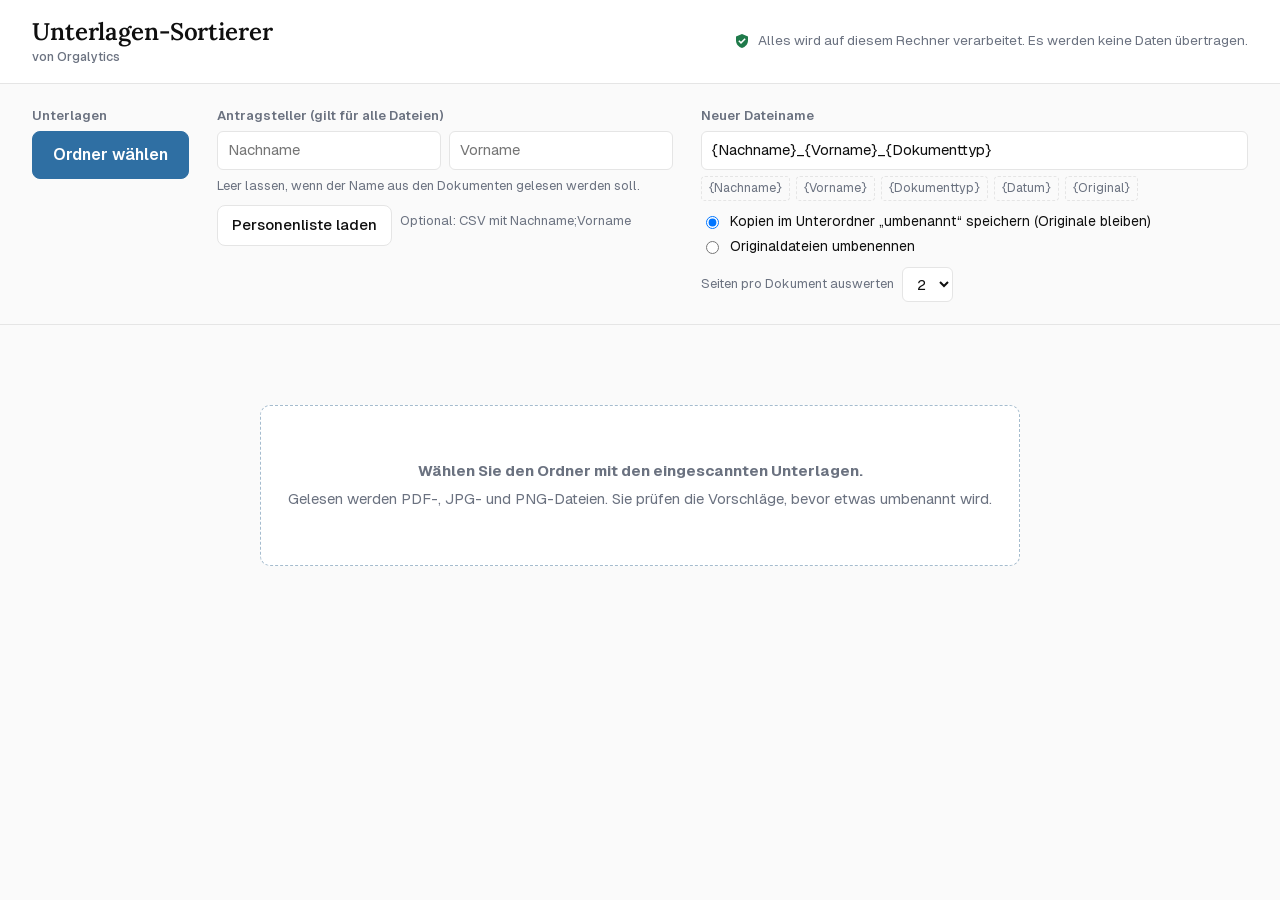
==== Unterlagen-Sortierer/app/index.html @ 2196873c "Unterlagen-Sortierer 1.0.0: Programm, Tests, Build-Werkzeuge, CLAUDE.md" ====
<!DOCTYPE html>
<html lang="de">
<head>
<meta charset="utf-8">
<meta name="viewport" content="width=device-width, initial-scale=1">
<title>Unterlagen-Sortierer</title>
<link rel="stylesheet" href="lib/fonts.css">
<style>
:root {
  /* Markenwerte – werden aus marke.js überschrieben */
  --brand: #2f6fa3;
  --brand-ink: #0f0f0f;
  --brand-muted: #6b7280;
  --brand-line: #e5e5e5;
  --font-text: "Geist", "Segoe UI Variable Text", "Segoe UI", system-ui, sans-serif;
  --font-title: "Lora", Georgia, "Times New Roman", serif;

  --paper: #fafafa;
  --sheet: #ffffff;
  --ink: var(--brand-ink);
  --muted: var(--brand-muted);
  --line: var(--brand-line);
  --accent: var(--brand);
  --accent-ink: #ffffff;
  --accent-soft: color-mix(in srgb, var(--brand) 9%, white);
  --ok: #1f7a4a;
  --ok-bg: #e6f4ec;
  --check: #8a5300;
  --check-bg: #fdf1dc;
  --miss: #b42318;
  --miss-bg: #fdecea;
  --focus: var(--brand);
  color-scheme: light;
}
@media (prefers-color-scheme: dark) {
  :root {
    --paper: var(--brand-ink);
    --sheet: #191919;
    --ink: #f2f2f2;
    --muted: #a3a9b2;
    --line: #2c2c2c;
    --accent: color-mix(in srgb, var(--brand) 62%, white);
    --accent-ink: #0f0f0f;
    --accent-soft: color-mix(in srgb, var(--brand) 22%, #191919);
    --ok: #6ccb95;
    --ok-bg: #16301f;
    --check: #e6b25a;
    --check-bg: #36290f;
    --miss: #f19389;
    --miss-bg: #3a1a18;
    --focus: color-mix(in srgb, var(--brand) 62%, white);
    color-scheme: dark;
  }
}
* { box-sizing: border-box; }
html, body { margin: 0; }
body {
  background: var(--paper);
  color: var(--ink);
  font: 15px/1.5 var(--font-text);
  font-variant-numeric: tabular-nums;
}
button, input, select { font: inherit; color: inherit; }
:focus-visible { outline: 3px solid var(--focus); outline-offset: 2px; }

/* Kopf */
.top {
  display: flex; align-items: center; gap: 14px 24px; flex-wrap: wrap;
  padding: 18px 32px;
  border-bottom: 1px solid var(--line);
  background: var(--sheet);
}
.brand { display: flex; align-items: center; gap: 12px; min-width: 0; }
.brand .logo { display: flex; height: 34px; }
.brand .logo svg, .brand .logo img { height: 100%; width: auto; }
.brand .logo:empty { display: none; }
.brand h1 { margin: 0; font: 600 24px/1.15 var(--font-title); letter-spacing: -0.005em; }
.brand .by { display: block; font: 500 12.5px/1.3 var(--font-text); color: var(--muted); margin-top: 3px; }
.top .safe { margin-left: auto; color: var(--muted); font-size: 13.5px; display: flex; align-items: center; gap: 8px; }
.top .safe svg { flex: none; color: var(--ok); }
.brandnote { text-align: center; color: var(--muted); font-size: 12.5px; margin: 28px 0 0; }

/* Einstellungen */
.setup {
  background: var(--paper);
  display: grid; gap: 18px 28px;
  grid-template-columns: auto minmax(240px, 1fr) minmax(260px, 1.2fr);
  padding: 22px 32px;
  border-bottom: 1px solid var(--line);
}
.setup > div { min-width: 0; }
.label { display: block; font-size: 13px; font-weight: 600; color: var(--muted); margin-bottom: 6px; }
.btn {
  border: 1px solid var(--line); background: var(--sheet); border-radius: 8px; font-weight: 500;
  padding: 8px 14px; cursor: pointer; white-space: nowrap;
}
.btn:hover { border-color: var(--accent); }
.btn.primary { background: var(--accent); color: var(--accent-ink); border-color: var(--accent); font-weight: 600; }
.btn.primary:hover { filter: brightness(1.08); }
.btn:disabled { opacity: .5; cursor: not-allowed; filter: none; }
.btn.big { padding: 11px 20px; font-size: 16px; }
.field { display: flex; gap: 8px; flex-wrap: wrap; }
.field input[type=text], .field select {
  border: 1px solid var(--line); background: var(--sheet); border-radius: 6px; padding: 7px 10px; min-width: 0;
}
.field input[type=text] { flex: 1 1 120px; }
.hint { font-size: 13px; color: var(--muted); margin: 6px 0 0; }
.chips { display: flex; gap: 6px; flex-wrap: wrap; margin-top: 6px; }
.chip { font-size: 12.5px; border: 1px dashed var(--line); background: transparent; border-radius: 4px; padding: 2px 7px; cursor: pointer; color: var(--muted); }
.chip:hover { color: var(--ink); border-color: var(--accent); }
.radio { display: flex; flex-direction: column; gap: 4px; margin-top: 10px; font-size: 14px; }
.radio label { display: flex; gap: 8px; align-items: center; cursor: pointer; }
.folder { margin-top: 8px; font-size: 14px; word-break: break-all; }
.folder strong { font-weight: 600; }

/* Status */
.status { padding: 14px 32px 0; min-height: 46px; }
.bar { height: 4px; background: var(--line); border-radius: 2px; overflow: hidden; margin-top: 8px; max-width: 520px; }
.bar > i { display: block; height: 100%; width: 0; background: var(--accent); transition: width .3s; }
.msg { font-size: 14px; }
.msg.error { color: var(--miss); font-weight: 600; }

/* Liste */
.list { padding: 10px 32px 120px; }
.empty {
  background: var(--sheet);
  border: 1.5px dashed color-mix(in srgb, var(--brand) 35%, var(--line)); border-radius: 10px; padding: 48px 24px; text-align: center; color: var(--muted);
  max-width: 760px; margin: 24px auto;
}
.empty p { margin: 6px 0; }
.tablewrap { overflow-x: auto; background: var(--sheet); border: 1px solid var(--line); border-radius: 10px; }
table { border-collapse: collapse; width: 100%; min-width: 980px; }
th { text-align: left; font-size: 12.5px; font-weight: 600; color: var(--muted); padding: 10px 10px; border-bottom: 1px solid var(--line); white-space: nowrap; background: var(--paper); }
td { padding: 10px 10px; border-bottom: 1px solid var(--line); vertical-align: top; }
tr:last-child td { border-bottom: 0; }
tr.skip td { opacity: .45; }
td.sel { width: 36px; padding-top: 16px; }
td.thumb { width: 64px; }
.thumbbox {
  width: 52px; height: 68px; border: 1px solid var(--line); border-radius: 3px; background: var(--paper);
  display: grid; place-items: center; overflow: hidden; cursor: pointer; padding: 0;
}
.thumbbox img { width: 100%; height: 100%; object-fit: cover; object-position: top; }
.orig { font-size: 13.5px; word-break: break-all; max-width: 220px; }
.orig small { display: block; color: var(--muted); margin-top: 2px; }

/* Registerreiter für Dokumenttypen */
.tab {
  --h: 210;
  position: relative; display: inline-flex; align-items: center;
  background: hsl(var(--h) 45% 94%); color: hsl(var(--h) 45% 24%);
  border-left: 4px solid hsl(var(--h) 45% 46%);
  border-radius: 0 6px 6px 0; padding: 0 4px 0 0; max-width: 220px;
}
@media (prefers-color-scheme: dark) {
  .tab { background: hsl(var(--h) 25% 18%); color: hsl(var(--h) 55% 85%); border-left-color: hsl(var(--h) 45% 60%); }
}
.tab select {
  appearance: none; -webkit-appearance: none; border: 0; background: transparent; font-weight: 600; font-size: 14px;
  padding: 5px 22px 5px 9px; cursor: pointer; max-width: 100%;
  background-image: linear-gradient(45deg, transparent 50%, currentColor 50%), linear-gradient(135deg, currentColor 50%, transparent 50%);
  background-position: right 10px top 50%, right 6px top 50%; background-size: 4px 4px; background-repeat: no-repeat;
}
.tab select option { color: var(--ink); background: var(--sheet); }
.why { font-size: 12.5px; color: var(--muted); margin-top: 5px; max-width: 220px; }

td input.name {
  width: 100%; min-width: 110px; border: 1px solid var(--line); background: var(--sheet); border-radius: 5px; padding: 5px 8px;
}
td input.name:invalid, td input.name.missing { border-color: var(--miss); background: var(--miss-bg); }
.src { font-size: 12.5px; color: var(--muted); margin-top: 5px; }
.newname { font-size: 13.5px; font-weight: 600; word-break: break-all; max-width: 300px; }
.newname.dim { font-weight: 400; color: var(--muted); }
.state { display: inline-block; font-size: 12.5px; font-weight: 600; border-radius: 4px; padding: 2px 8px; white-space: nowrap; }
.state.ok { color: var(--ok); background: var(--ok-bg); }
.state.check { color: var(--check); background: var(--check-bg); }
.state.miss { color: var(--miss); background: var(--miss-bg); }
.state.wait { color: var(--muted); background: var(--paper); }
details { margin-top: 6px; }
details summary { font-size: 12.5px; color: var(--accent); cursor: pointer; font-weight: 500; }
details pre {
  white-space: pre-wrap; font: 12.5px/1.4 Consolas, "Cascadia Mono", monospace; max-height: 220px; overflow: auto;
  background: var(--paper); border: 1px solid var(--line); border-radius: 5px; padding: 8px; margin: 6px 0 0; max-width: 520px;
}

/* Aktionsleiste */
.actions {
  position: fixed; left: 0; right: 0; bottom: 0;
  display: flex; align-items: center; gap: 18px; flex-wrap: wrap;
  padding: 14px 32px; background: var(--sheet); border-top: 1px solid var(--line);
}
.actions .summary { font-size: 14px; flex: 1 1 260px; }
.actions .summary b { font-weight: 650; }
.hidden { display: none !important; }

@media (max-width: 900px) {
  .setup { grid-template-columns: 1fr; padding: 18px; }
  .top, .status, .list, .actions { padding-left: 18px; padding-right: 18px; }
}
@media (prefers-reduced-motion: reduce) { .bar > i { transition: none; } }
</style>
</head>
<body>

<header class="top">
  <div class="brand">
    <span class="logo" id="logo"></span>
    <div><h1 id="produkt">Unterlagen-Sortierer</h1><span class="by" id="firma">von Orgalytics</span></div>
  </div>
  <span class="safe">
    <svg width="16" height="16" viewBox="0 0 16 16" aria-hidden="true"><path fill="currentColor" d="M8 1 2 3.5v4C2 11 4.6 14 8 15c3.4-1 6-4 6-7.5v-4L8 1Zm-1 10L4.3 8.3l1.1-1.1L7 8.8l3.6-3.6 1.1 1.1L7 11Z"/></svg>
    Alles wird auf diesem Rechner verarbeitet. Es werden keine Daten übertragen.
  </span>
</header>

<section class="setup" aria-label="Einstellungen">
  <div>
    <span class="label">Unterlagen</span>
    <button class="btn primary big" id="pick">Ordner wählen</button>
    <input type="file" id="filepick" multiple accept=".pdf,.jpg,.jpeg,.png,application/pdf,image/jpeg,image/png" class="hidden">
    <div class="folder" id="folder"></div>
  </div>

  <div>
    <span class="label">Antragsteller (gilt für alle Dateien)</span>
    <div class="field">
      <input type="text" id="vNach" placeholder="Nachname" autocomplete="off" aria-label="Nachname des Antragstellers">
      <input type="text" id="vVor" placeholder="Vorname" autocomplete="off" aria-label="Vorname des Antragstellers">
    </div>
    <p class="hint">Leer lassen, wenn der Name aus den Dokumenten gelesen werden soll.</p>
    <div class="field" style="margin-top:10px">
      <button class="btn" id="plist">Personenliste laden</button>
      <input type="file" id="plistfile" accept=".csv,.txt,text/csv,text/plain" class="hidden">
      <span class="hint" id="plistinfo" style="margin:6px 0 0">Optional: CSV mit Nachname;Vorname</span>
    </div>
  </div>

  <div>
    <span class="label">Neuer Dateiname</span>
    <div class="field"><input type="text" id="muster" aria-label="Muster für den Dateinamen" spellcheck="false"></div>
    <div class="chips" id="chips"></div>
    <div class="radio" id="ablage" role="radiogroup" aria-label="Ablage">
      <label><input type="radio" name="ablage" value="kopie"> Kopien im Unterordner „umbenannt“ speichern (Originale bleiben)</label>
      <label><input type="radio" name="ablage" value="umbenennen"> Originaldateien umbenennen</label>
    </div>
    <div class="field" style="margin-top:10px; align-items:center">
      <label class="hint" for="seiten" style="margin:0">Seiten pro Dokument auswerten</label>
      <select id="seiten"><option>1</option><option>2</option><option>3</option><option>5</option></select>
    </div>
  </div>
</section>

<div class="status" id="status" aria-live="polite"></div>

<main class="list" id="list">
  <div class="empty" id="empty">
    <p><strong>Wählen Sie den Ordner mit den eingescannten Unterlagen.</strong></p>
    <p>Gelesen werden PDF-, JPG- und PNG-Dateien. Sie prüfen die Vorschläge, bevor etwas umbenannt wird.</p>
  </div>
  <div class="tablewrap hidden" id="tablewrap">
    <table>
      <thead><tr>
        <th><input type="checkbox" id="all" checked aria-label="Alle auswählen"></th>
        <th></th><th>Datei</th><th>Dokumenttyp</th><th>Nachname</th><th>Vorname</th><th>Neuer Name</th><th>Status</th>
      </tr></thead>
      <tbody id="rows"></tbody>
    </table>
  </div>
  <p class="brandnote hidden" id="brandnote"></p>
</main>

<footer class="actions hidden" id="actions">
  <div class="summary" id="summary"></div>
  <button class="btn primary big" id="apply" disabled>Umbenennen</button>
</footer>

<script src="../marke.js"></script>
<script src="../regeln.js"></script>
<script src="lib/pdf.min.js"></script>
<script src="lib/tesseract.min.js"></script>
<script src="lib/tess-worker.js"></script>
<script src="lib/deu.js"></script>
<script>
"use strict";
const $ = (s) => document.querySelector(s);
const R = window.REGELN || null;
const FS = typeof window.showDirectoryPicker === "function";
const TYPES = R ? R.dokumenttypen.map((t) => t.name) : [];
const UNKNOWN = (R && R.unbekannt) || "Sonstiges";
const PLACEHOLDERS = ["{Nachname}", "{Vorname}", "{Dokumenttyp}", "{Datum}", "{Original}"];

const state = { dir: null, items: [], persons: [], busy: false, running: 0 };

/* ---------- Einstellungen (nur Programm-Einstellungen, keine Personendaten) ---------- */
const store = {
  get(k, d) { try { const v = localStorage.getItem("us." + k); return v === null ? d : v; } catch { return d; } },
  set(k, v) { try { localStorage.setItem("us." + k, v); } catch {} },
};
function setting(name) {
  if (name === "muster") return $("#muster").value.trim() || (R && R.dateiname) || "{Nachname}_{Vorname}_{Dokumenttyp}";
  if (name === "ablage") return (document.querySelector("input[name=ablage]:checked") || {}).value || "kopie";
  if (name === "seiten") return parseInt($("#seiten").value, 10) || 2;
}

/* ---------- Hilfsfunktionen ---------- */
function norm(s) {
  return (" " + String(s || "").toLowerCase()
    .replace(/ä/g, "ae").replace(/ö/g, "oe").replace(/ü/g, "ue").replace(/ß/g, "ss")
    .replace(/-\s*\n\s*/g, "")
    .replace(/[^a-z0-9]+/g, " ") + " ").replace(/\s+/g, " ");
}
function titleCase(w) {
  if (!w) return w;
  if (w === w.toUpperCase()) w = w.toLowerCase();
  return w.replace(/(^|[-\s])([a-zäöü])/g, (m, a, b) => a + b.toUpperCase());
}
// Farbtöne für die Registerreiter – bewusst ohne Rot und Gelb, damit nichts wie eine Warnung aussieht
const HUES = [205, 222, 240, 258, 275, 292, 308, 182, 168, 150, 132, 195];
function hue(name) {
  let h = 0; for (const c of name) h = (h * 31 + c.charCodeAt(0)) >>> 0;
  return HUES[h % HUES.length];
}
function b64ToBytes(b64) {
  const bin = atob(b64); const out = new Uint8Array(bin.length);
  for (let i = 0; i < bin.length; i++) out[i] = bin.charCodeAt(i);
  return out;
}
function bytesToURL(bytes, type) { return URL.createObjectURL(new Blob([bytes], { type })); }
function loadScript(src) {
  return new Promise((res, rej) => { const s = document.createElement("script"); s.src = src; s.onload = res; s.onerror = () => rej(new Error("Datei fehlt: " + src)); document.head.appendChild(s); });
}
function setStatus(text, progress, isError) {
  const el = $("#status"); el.innerHTML = "";
  const m = document.createElement("div"); m.className = "msg" + (isError ? " error" : ""); m.textContent = text; el.appendChild(m);
  if (typeof progress === "number") {
    const b = document.createElement("div"); b.className = "bar"; const i = document.createElement("i"); i.style.width = Math.round(progress * 100) + "%"; b.appendChild(i); el.appendChild(b);
  }
}

/* ---------- PDF ---------- */
let pdfReady = null;
function pdfLib() {
  if (!pdfReady) pdfReady = (async () => {
    // Worker im Hauptprogramm ausführen: funktioniert auch beim Öffnen direkt von der Festplatte
    await loadScript("lib/pdf.worker.min.js");
    return window.pdfjsLib;
  })();
  return pdfReady;
}

/* ---------- Texterkennung ---------- */
let ocrReady = null;
function ocr() {
  if (!ocrReady) ocrReady = withTimeout((async () => {
    const simd = WebAssembly.validate(new Uint8Array([0,97,115,109,1,0,0,0,1,5,1,96,0,1,123,3,2,1,0,10,10,1,8,0,65,0,253,15,253,98,11]));
    await loadScript(simd ? "lib/tess-core-simd.js" : "lib/tess-core.js");
    // Sprachdaten, Kern und Worker in einem Paket: Beim Öffnen von der Festplatte darf der Worker nichts nachladen
    const offline = 'self.fetch = function (u) {' +
      ' if (String(u).indexOf("deu.traineddata") >= 0) { var b = atob(self.__DEU), a = new Uint8Array(b.length);' +
      ' for (var i = 0; i < b.length; i++) a[i] = b.charCodeAt(i); return Promise.resolve(new Response(a)); }' +
      ' return Promise.reject(new Error("offline")); };\n';
    const workerURL = URL.createObjectURL(new Blob([
      'self.__DEU="', window.TESS_DEU_B64, '";\n', offline,
      b64ToBytes(simd ? window.TESS_CORE_SIMD_B64 : window.TESS_CORE_B64), "\n;\n",
      b64ToBytes(window.TESS_WORKER_B64)
    ], { type: "application/javascript" }));
    const n = Math.max(1, Math.min(3, Math.floor((navigator.hardwareConcurrency || 2) / 2)));
    const scheduler = Tesseract.createScheduler();
    let failed = null;
    for (let i = 0; i < n; i++) {
      const w = await withTimeout(Tesseract.createWorker("deu", 1, {
        workerPath: workerURL, corePath: "eingebettet.js", workerBlobURL: false,
        langPath: "https://offline.invalid", cacheMethod: "none",
        errorHandler: (e) => { failed = e; console.error(e); },
      }), 120000);
      if (failed) throw failed;
      scheduler.addWorker(w);
    }
    return scheduler;
  })(), 180000).catch((e) => { ocrReady = null; throw new Error("Die Texterkennung konnte nicht gestartet werden. " + (e && e.message || "")); });
  return ocrReady;
}
function withTimeout(promise, ms) {
  return Promise.race([promise, new Promise((_, rej) => setTimeout(() => rej(new Error("Zeitüberschreitung")), ms))]);
}

/* ---------- Text aus einer Datei holen ---------- */
async function readText(item) {
  const file = item.file || await item.handle.getFile();
  item.size = file.size;
  const ext = item.name.split(".").pop().toLowerCase();
  let text = "", ocrUsed = false;
  if (ext === "pdf") {
    const pdfjs = await pdfLib();
    const doc = await pdfjs.getDocument({ data: new Uint8Array(await file.arrayBuffer()), isEvalSupported: false }).promise;
    item.pages = doc.numPages;
    const last = Math.min(doc.numPages, setting("seiten"));
    for (let p = 1; p <= last; p++) {
      const page = await doc.getPage(p);
      const tc = await page.getTextContent();
      const t = tc.items.map((i) => i.str + (i.hasEOL ? "\n" : " ")).join("");
      let canvas = null;
      if (p === 1 || t.replace(/\s/g, "").length < 40) {
        const base = page.getViewport({ scale: 1 });
        const scale = Math.max(1, Math.min(2.5, 2600 / Math.max(base.width, base.height)));
        const vp = page.getViewport({ scale });
        canvas = document.createElement("canvas"); canvas.width = Math.round(vp.width); canvas.height = Math.round(vp.height);
        const ctx = canvas.getContext("2d"); ctx.fillStyle = "#fff"; ctx.fillRect(0, 0, canvas.width, canvas.height);
        await page.render({ canvasContext: ctx, viewport: vp }).promise;
        if (p === 1) item.thumb = thumbnail(canvas);
      }
      if (t.replace(/\s/g, "").length >= 40) text += t + "\n";
      else { const r = await (await ocr()).addJob("recognize", canvas); text += r.data.text + "\n"; ocrUsed = true; }
      page.cleanup();
    }
    await doc.destroy();
  } else {
    const bmp = await createImageBitmap(file);
    const f = Math.min(1, 3000 / Math.max(bmp.width, bmp.height));
    const canvas = document.createElement("canvas"); canvas.width = Math.round(bmp.width * f); canvas.height = Math.round(bmp.height * f);
    canvas.getContext("2d").drawImage(bmp, 0, 0, canvas.width, canvas.height);
    item.thumb = thumbnail(canvas); item.pages = 1;
    const r = await (await ocr()).addJob("recognize", canvas); text = r.data.text; ocrUsed = true;
  }
  item.ocr = ocrUsed;
  return text;
}
function thumbnail(canvas) {
  const w = 104, h = Math.round(canvas.height * (w / canvas.width));
  const c = document.createElement("canvas"); c.width = w; c.height = h;
  c.getContext("2d").drawImage(canvas, 0, 0, w, h);
  return c.toDataURL("image/jpeg", 0.7);
}

/* ---------- Dokumenttyp bestimmen ---------- */
function classify(text) {
  const n = norm(text), head = norm(text.slice(0, 450));
  const scores = R.dokumenttypen.map((t) => {
    let s = 0; const hits = [];
    for (const [list, w] of [[t.stark || [], 3], [t.schwach || [], 1]]) {
      for (const kw of list) {
        const k = norm(kw); if (k.trim().length < 2) continue;
        if (n.includes(k)) { s += head.includes(k) ? w * 1.5 : w; hits.push(kw); }
      }
    }
    return { name: t.name, s, hits };
  }).sort((a, b) => b.s - a.s);
  const [a, b] = scores;
  if (!a || a.s === 0) return { type: UNKNOWN, sure: false, why: "Keine passenden Begriffe gefunden" };
  const sure = a.s >= 3 && a.s >= (b ? b.s : 0) * 1.5;
  return { type: a.name, sure, why: "Erkannt an: " + a.hits.slice(0, 3).join(", ") };
}

/* ---------- Name bestimmen ---------- */
const W = "[A-ZÄÖÜ][A-Za-zÄÖÜäöüß]+(?:-[A-ZÄÖÜ][A-Za-zÄÖÜäöüß]+)?";
const NOT_PERSON = /ansprechpartner|sachbearbeit|bearbeiter|zust[aä]ndig|gez\.|i\. ?a\.|telefon|durchwahl|e-mail|vermieter|geschäftsführ|vorstand|berater/i;
const STOPWORDS = new Set(["und", "oder", "mit", "der", "die", "das", "den", "dem", "des", "von", "zu", "im", "in", "am", "an", "geb", "geboren", "sehr", "geehrte", "geehrter", "nr", "straße", "strasse", "str"]);
function okWord(w) { return w && w.length > 1 && !STOPWORDS.has(w.toLowerCase()); }

function findName(text) {
  const vN = $("#vNach").value.trim(), vV = $("#vVor").value.trim();
  const n = norm(text);
  // 1) Personenliste
  if (state.persons.length) {
    let best = null;
    for (const p of state.persons) {
      const nn = norm(p.nachname), vn = norm(p.vorname);
      const pos = n.indexOf(nn);
      if (pos >= 0 && (!vn.trim() || n.includes(vn)) && (!best || pos < best.pos)) best = { p, pos };
    }
    if (best) return { nachname: best.p.nachname, vorname: best.p.vorname, src: "Personenliste", sure: true };
  }
  // 2) Vorgabe für alle Dateien
  if (vN) return { nachname: vN, vorname: vV, src: "Vorgabe", sure: true };
  // 3) Formularfelder
  let m = text.match(new RegExp("Name\\s*,\\s*Vorname[^\\S\\n]*:?[^\\S\\n]*(" + W + ")\\s*,\\s*(" + W + ")"));
  if (m && okWord(m[1]) && okWord(m[2])) return { nachname: titleCase(m[1]), vorname: titleCase(m[2]), src: "Formularfeld", sure: true };
  const fn = text.match(new RegExp("(?:Familienname|Nachname)(?:\\s*\\(.*?\\))?[^\\S\\n]*:?[^\\S\\n]*(" + W + ")"))
         || (/Vorname/.test(text) && text.match(new RegExp("(?:^|\\n)[^\\S\\n]*Name[^\\S\\n]*:[^\\S\\n]*(" + W + ")[^\\S\\n]*(?=\\n|$)")));
  const vn = text.match(new RegExp("Vorname(?:\\(n\\)|n)?[^\\S\\n]*:?[^\\S\\n]*(" + W + ")"));
  if (fn && okWord(fn[1])) return { nachname: titleCase(fn[1]), vorname: vn && okWord(vn[1]) ? titleCase(vn[1]) : "", src: "Formularfeld", sure: !!vn };
  // 4) Anschrift / Anrede: "Herrn" steht oft allein in einer Zeile, darunter der Name (auch mit Leerzeilen dazwischen)
  const SAL = "(?:Herrn|Herr|Frau)(?:\\s+und\\s+(?:Herrn|Herr|Frau))?";
  const t2 = text.replace(new RegExp("(^|\\n)[^\\S\\n]*(" + SAL + ")[^\\S\\n]*\\n\\s*", "g"), "$1$2 ");
  const re = new RegExp("(?:^|[^A-Za-zäöüß])" + SAL + "\\s+(?:Dr\\.\\s*)?(" + W + ")(?:\\s+und\\s+" + W + ")?\\s+(" + W + ")");
  const lines = t2.split("\n");
  for (let i = 0; i < lines.length; i++) {
    const line = lines[i];
    if (NOT_PERSON.test(line)) continue;
    const next = lines.slice(i + 1).find((l) => l.trim()) || "";
    if (NOT_PERSON.test(next) && next.trim().length < 40) continue;   // z. B. "- Vermieter -" unter der Zeile
    const a = re.exec(line);
    if (a && okWord(a[1]) && okWord(a[2])) return { nachname: titleCase(a[2]), vorname: titleCase(a[1]), src: "Anschrift", sure: false };
  }
  return { nachname: "", vorname: "", src: "nicht gefunden", sure: false };
}

/* ---------- Datum ---------- */
function findDate(text) {
  const re = /\b(\d{1,2})\.\s?(\d{1,2})\.\s?(\d{4}|\d{2})\b/g; let m;
  while ((m = re.exec(text))) {
    let [, d, mo, y] = m; d = +d; mo = +mo; y = +y; if (y < 100) y += y > 50 ? 1900 : 2000;
    if (d >= 1 && d <= 31 && mo >= 1 && mo <= 12 && y >= 1990 && y <= 2100) return `${y}-${String(mo).padStart(2, "0")}-${String(d).padStart(2, "0")}`;
  }
  return "";
}

/* ---------- Dateiname ---------- */
function clean(v) { return String(v || "").trim().replace(/[<>:"/\\|?*\x00-\x1F]/g, "").replace(/\s+/g, "-"); }
function buildName(item) {
  const ext = "." + item.name.split(".").pop().toLowerCase();
  const orig = item.name.replace(/\.[^.]+$/, "");
  let s = setting("muster")
    .replace(/\{Nachname\}/gi, clean(item.nachname) || "Unbekannt")
    .replace(/\{Vorname\}/gi, clean(item.vorname))
    .replace(/\{Dokumenttyp\}/gi, clean(item.type) || UNKNOWN)
    .replace(/\{Datum\}/gi, item.datum || "")
    .replace(/\{Original\}/gi, clean(orig));
  s = s.replace(/[<>:"/\\|?*\x00-\x1F]/g, "").replace(/_{2,}/g, "_").replace(/-{2,}/g, "-").replace(/^[_\-. ]+|[_\-. ]+$/g, "");
  if (!s) s = clean(orig) || "Dokument";
  return s.slice(0, 150) + ext;
}

/* ---------- Ordner / Dateien laden ---------- */
const EXT = /\.(pdf|jpe?g|png)$/i;
async function pickFolder() {
  if (state.busy) return;
  if (!FS) { $("#filepick").click(); return; }
  let dir;
  try { dir = await window.showDirectoryPicker({ id: "unterlagen", mode: "readwrite" }); }
  catch (e) {
    if (e && e.name === "AbortError") return;
    setStatus("Der Ordner konnte nicht geöffnet werden. Sie können stattdessen einzelne Dateien auswählen.", undefined, true);
    $("#filepick").click(); return;
  }
  const items = [];
  for await (const [name, h] of dir.entries()) if (h.kind === "file" && EXT.test(name) && !name.startsWith("~$")) items.push({ name, handle: h });
  state.dir = dir;
  $("#folder").innerHTML = ""; const f = document.createElement("span"); f.innerHTML = "Ordner: <strong></strong>"; f.querySelector("strong").textContent = dir.name; $("#folder").appendChild(f);
  start(items);
}
function pickFiles(files) {
  const items = [...files].filter((f) => EXT.test(f.name)).map((f) => ({ name: f.name, file: f }));
  state.dir = null;
  $("#folder").textContent = items.length + " Dateien ausgewählt";
  start(items);
}
async function start(items) {
  items.sort((a, b) => a.name.localeCompare(b.name, "de", { numeric: true }));
  items.forEach((it, i) => Object.assign(it, { id: i, status: "wait", selected: true, type: "", nachname: "", vorname: "", datum: "", manual: {} }));
  state.items = items;
  render();
  if (!items.length) { setStatus("In diesem Ordner liegen keine PDF-, JPG- oder PNG-Dateien.", undefined, true); return; }
  state.busy = true; updateActions();
  let done = 0;
  const queue = items.slice();
  const workers = Math.max(1, Math.min(3, Math.floor((navigator.hardwareConcurrency || 2) / 2)));
  setStatus(`Lese ${items.length} Dateien … Beim ersten Mal wird die Texterkennung vorbereitet.`, 0);
  const t0 = performance.now();
  async function runner() {
    while (queue.length) {
      const it = queue.shift();
      it.status = "work"; renderRow(it);
      try {
        it.text = await readText(it);
        analyse(it);
      } catch (e) {
        console.error(e);
        it.status = "error";
        const msg = String(e && e.name) + String(e && e.message);
        it.error = /password/i.test(msg) ? "Datei ist kennwortgeschützt" : "Datei konnte nicht gelesen werden";
        if (/Texterkennung/.test(msg)) { it.error = "Texterkennung nicht verfügbar"; setStatus(e.message, undefined, true); }
      }
      done++; renderRow(it);
      const left = items.length - done;
      const per = (performance.now() - t0) / done;
      setStatus(left ? `${done} von ${items.length} gelesen. Noch etwa ${Math.max(1, Math.round(per * left / workers / 1000))} Sekunden.` : "", done / items.length);
      updateActions();
    }
  }
  await Promise.all(Array.from({ length: workers }, runner));
  state.busy = false;
  const errs = items.filter((i) => i.status === "error").length;
  setStatus(`Fertig: ${items.length - errs} Dateien gelesen${errs ? `, ${errs} mit Fehler` : ""}. Bitte die gelb markierten Vorschläge prüfen.`);
  updateActions();
}
function analyse(it) {
  const c = classify(it.text);
  if (!it.manual.type) { it.type = c.type; it.typeSure = c.sure; it.why = c.why; }
  const nm = findName(it.text);
  if (!it.manual.nachname) it.nachname = nm.nachname;
  if (!it.manual.vorname) it.vorname = nm.vorname;
  if (!it.manual.nachname && !it.manual.vorname) { it.nameSrc = nm.src; it.nameSure = nm.sure; }
  it.datum = findDate(it.text);
  it.status = "done";
}
function reanalyseAll() {
  for (const it of state.items) if (it.status === "done") { analyse(it); renderRow(it); }
  updateActions();
}

/* ---------- Darstellung ---------- */
function rowState(it) {
  if (it.status === "wait") return ["wait", "Wartet"];
  if (it.status === "work") return ["wait", "Wird gelesen …"];
  if (it.status === "error") return ["miss", it.error];
  if (it.status === "applied") return ["ok", it.appliedText];
  if (it.status === "failed") return ["miss", it.error];
  if (!it.nachname) return ["miss", "Name fehlt"];
  const typeOk = it.manual.type || it.typeSure, nameOk = it.manual.nachname || it.manual.vorname || it.nameSure;
  if (typeOk && nameOk) return ["ok", "Sicher"];
  return ["check", "Bitte prüfen"];
}
function render() {
  const has = state.items.length > 0;
  $("#empty").classList.toggle("hidden", has);
  $("#tablewrap").classList.toggle("hidden", !has);
  $("#actions").classList.toggle("hidden", !has);
  const tb = $("#rows"); tb.innerHTML = "";
  for (const it of state.items) { it.tr = document.createElement("tr"); tb.appendChild(it.tr); renderRow(it); }
  updateActions();
}
function renderRow(it) {
  const tr = it.tr; if (!tr) return;
  tr.innerHTML = "";
  tr.classList.toggle("skip", !it.selected);
  const td = (cls) => { const d = document.createElement("td"); if (cls) d.className = cls; tr.appendChild(d); return d; };
  const ready = it.status === "done";

  const c1 = td("sel"); const cb = document.createElement("input"); cb.type = "checkbox"; cb.checked = it.selected; cb.setAttribute("aria-label", "Datei " + it.name + " einbeziehen");
  cb.onchange = () => { it.selected = cb.checked; tr.classList.toggle("skip", !it.selected); updateActions(); }; c1.appendChild(cb);

  const c2 = td("thumb"); const tb = document.createElement("button"); tb.className = "thumbbox"; tb.title = "Datei öffnen"; tb.setAttribute("aria-label", "Datei " + it.name + " öffnen");
  if (it.thumb) { const im = document.createElement("img"); im.src = it.thumb; im.alt = ""; tb.appendChild(im); }
  tb.onclick = async () => { const f = it.file || await it.handle.getFile(); window.open(URL.createObjectURL(f), "_blank"); };
  c2.appendChild(tb);

  const c3 = td("orig"); c3.textContent = it.originalName || it.name;
  if (it.pages) { const sm = document.createElement("small"); sm.textContent = (it.pages === 1 ? "1 Seite" : it.pages + " Seiten") + (it.ocr ? ", Texterkennung" : ""); c3.appendChild(sm); }

  const c4 = td();
  if (ready || it.status === "applied") {
    const tab = document.createElement("span"); tab.className = "tab"; tab.style.setProperty("--h", hue(it.type));
    const sel = document.createElement("select"); sel.setAttribute("aria-label", "Dokumenttyp");
    for (const t of [...TYPES, UNKNOWN]) { const o = document.createElement("option"); o.textContent = t; if (t === it.type) o.selected = true; sel.appendChild(o); }
    sel.disabled = it.status === "applied";
    sel.onchange = () => { it.type = sel.value; it.manual.type = true; renderRow(it); updateActions(); };
    tab.appendChild(sel); c4.appendChild(tab);
    const w = document.createElement("div"); w.className = "why"; w.textContent = it.manual.type ? "Von Hand gewählt" : it.why; c4.appendChild(w);
  }

  for (const f of ["nachname", "vorname"]) {
    const c = td();
    if (ready || it.status === "applied") {
      const inp = document.createElement("input"); inp.type = "text"; inp.className = "name" + (f === "nachname" && !it.nachname ? " missing" : "");
      inp.value = it[f]; inp.setAttribute("aria-label", f === "nachname" ? "Nachname" : "Vorname"); inp.disabled = it.status === "applied";
      inp.oninput = () => { it[f] = inp.value; it.manual[f] = true; inp.classList.toggle("missing", f === "nachname" && !inp.value.trim()); updatePreview(it); updateActions(); };
      c.appendChild(inp);
      if (f === "nachname") { const s = document.createElement("div"); s.className = "src"; s.textContent = (it.manual.nachname || it.manual.vorname) ? "Von Hand eingetragen" : "Quelle: " + it.nameSrc; c.appendChild(s); }
    }
  }

  const c7 = td(); it.previewEl = document.createElement("div"); c7.appendChild(it.previewEl); updatePreview(it);
  if (ready && it.text) {
    const d = document.createElement("details"); const s = document.createElement("summary"); s.textContent = "Erkannten Text anzeigen";
    const pre = document.createElement("pre"); pre.textContent = it.text.trim().slice(0, 1500) || "(kein Text erkannt)";
    d.append(s, pre); c7.appendChild(d);
  }

  const c8 = td(); const [cls, label] = rowState(it); const st = document.createElement("span"); st.className = "state " + cls; st.textContent = label; c8.appendChild(st);
  it.stateEl = st;
}
function updatePreview(it) {
  if (!it.previewEl) return;
  if (it.status === "applied") { it.previewEl.className = "newname"; it.previewEl.textContent = it.name; return; }
  if (it.status !== "done") { it.previewEl.className = "newname dim"; it.previewEl.textContent = "–"; return; }
  it.previewEl.className = "newname"; it.previewEl.textContent = buildName(it);
  if (it.stateEl) { const [cls, label] = rowState(it); it.stateEl.className = "state " + cls; it.stateEl.textContent = label; }
}
function updateActions() {
  const sel = state.items.filter((i) => i.selected && i.status === "done");
  const check = sel.filter((i) => rowState(i)[0] !== "ok").length;
  const applied = state.items.filter((i) => i.status === "applied").length;
  let t = `<b>${sel.length}</b> ${sel.length === 1 ? "Datei" : "Dateien"} bereit`;
  if (check) t += `, davon <b>${check}</b> zu prüfen`;
  if (applied) t += `. <b>${applied}</b> bereits erledigt`;
  $("#summary").innerHTML = t + ".";
  const mode = setting("ablage");
  $("#apply").textContent = !state.dir ? "Als ZIP-Datei speichern" : mode === "kopie" ? "Umbenannte Kopien speichern" : "Dateien umbenennen";
  $("#apply").disabled = state.busy || sel.length === 0;
}

/* ---------- Umbenennen ---------- */
function uniqueName(name, taken) {
  if (!taken.has(name.toLowerCase())) { taken.add(name.toLowerCase()); return name; }
  const dot = name.lastIndexOf("."), base = name.slice(0, dot), ext = name.slice(dot);
  for (let i = 2; ; i++) { const n = `${base}_${i}${ext}`; if (!taken.has(n.toLowerCase())) { taken.add(n.toLowerCase()); return n; } }
}
function csvLine(cols) { return cols.map((c) => `"${String(c ?? "").replace(/"/g, '""')}"`).join(";"); }
function stamp() { const d = new Date(), p = (n) => String(n).padStart(2, "0"); return `${d.getFullYear()}-${p(d.getMonth() + 1)}-${p(d.getDate())}_${p(d.getHours())}-${p(d.getMinutes())}`; }

async function apply() {
  const sel = state.items.filter((i) => i.selected && i.status === "done");
  if (!sel.length) return;
  const missing = sel.filter((i) => !i.nachname.trim()).length;
  if (missing && !confirm(`Bei ${missing} ${missing === 1 ? "Datei" : "Dateien"} fehlt der Nachname. Diese erhalten „Unbekannt“ im Namen. Trotzdem fortfahren?`)) return;
  state.busy = true; updateActions();
  const log = [csvLine(["Zeitpunkt", "Originalname", "Neuer Name", "Dokumenttyp", "Nachname", "Vorname", "Typ erkannt", "Name-Quelle"])];
  const now = new Date().toLocaleString("de-DE");
  try {
    if (!state.dir) await applyZip(sel, log, now);
    else await applyFolder(sel, log, now);
  } catch (e) {
    console.error(e); setStatus("Fehler beim Speichern: " + (e && e.message || e), undefined, true);
  }
  state.busy = false; updateActions();
}
async function applyFolder(sel, log, now) {
  const mode = setting("ablage");
  if (typeof state.dir.queryPermission === "function" &&
      (await state.dir.queryPermission({ mode: "readwrite" })) !== "granted" &&
      (await state.dir.requestPermission({ mode: "readwrite" })) !== "granted") {
    setStatus("Ohne Schreibrecht für den Ordner kann nichts gespeichert werden.", undefined, true); return;
  }
  const target = mode === "kopie" ? await state.dir.getDirectoryHandle("umbenannt", { create: true }) : state.dir;
  const taken = new Set();
  for await (const [name] of target.entries()) taken.add(name.toLowerCase());
  if (mode === "umbenennen") for (const it of sel) taken.delete(it.name.toLowerCase());
  let ok = 0, fail = 0;
  for (const [i, it] of sel.entries()) {
    setStatus(`Speichere ${i + 1} von ${sel.length} …`, i / sel.length);
    const wanted = buildName(it);
    const newName = uniqueName(wanted, taken);
    const oldName = it.name;
    try {
      if (mode === "kopie") {
        const fh = await target.getFileHandle(newName, { create: true });
        const w = await fh.createWritable(); await w.write(await it.handle.getFile()); await w.close();
        it.appliedText = "Kopie gespeichert";
      } else if (newName !== oldName) {
        let moved = false;
        if (typeof it.handle.move === "function") { try { await it.handle.move(newName); moved = true; } catch {} }
        if (!moved) {
          const fh = await target.getFileHandle(newName, { create: true });
          const w = await fh.createWritable(); await w.write(await it.handle.getFile()); await w.close();
          await target.removeEntry(oldName);
          it.handle = fh;
        }
        it.appliedText = "Umbenannt";
      } else it.appliedText = "Name unverändert";
      it.originalName = oldName; it.name = newName; it.status = "applied"; ok++;
      log.push(csvLine([now, oldName, newName, it.type, it.nachname, it.vorname, it.manual.type ? "von Hand" : it.typeSure ? "sicher" : "unsicher", (it.manual.nachname || it.manual.vorname) ? "von Hand" : it.nameSrc]));
    } catch (e) {
      console.error(e); it.status = "failed"; it.error = "Speichern fehlgeschlagen"; fail++;
    }
    renderRow(it);
  }
  const lf = await target.getFileHandle(`Protokoll_${stamp()}.csv`, { create: true });
  const lw = await lf.createWritable(); await lw.write("\ufeff" + log.join("\r\n") + "\r\n"); await lw.close();
  setStatus(`${ok} ${ok === 1 ? "Datei" : "Dateien"} ${mode === "kopie" ? "im Unterordner „umbenannt“ gespeichert" : "umbenannt"}${fail ? `, ${fail} fehlgeschlagen` : ""}. Ein Protokoll liegt im selben Ordner.`, undefined, fail > 0);
}

/* ZIP ohne Kompression, wenn kein Ordnerzugriff möglich ist */
const CRC = (() => { const t = new Uint32Array(256); for (let n = 0; n < 256; n++) { let c = n; for (let k = 0; k < 8; k++) c = c & 1 ? 0xEDB88320 ^ (c >>> 1) : c >>> 1; t[n] = c >>> 0; } return t; })();
function crc32(b) { let c = 0xFFFFFFFF; for (let i = 0; i < b.length; i++) c = CRC[(c ^ b[i]) & 0xFF] ^ (c >>> 8); return (c ^ 0xFFFFFFFF) >>> 0; }
function makeZip(files) {
  const enc = new TextEncoder(), parts = [], central = []; let offset = 0;
  const d = new Date(), dt = ((d.getHours() << 11) | (d.getMinutes() << 5) | (d.getSeconds() >> 1)), dd = (((d.getFullYear() - 1980) << 9) | ((d.getMonth() + 1) << 5) | d.getDate());
  for (const f of files) {
    const name = enc.encode(f.name), data = f.data, crc = crc32(data);
    const h = new DataView(new ArrayBuffer(30));
    h.setUint32(0, 0x04034b50, true); h.setUint16(4, 20, true); h.setUint16(6, 0x0800, true); h.setUint16(8, 0, true);
    h.setUint16(10, dt, true); h.setUint16(12, dd, true); h.setUint32(14, crc, true); h.setUint32(18, data.length, true); h.setUint32(22, data.length, true);
    h.setUint16(26, name.length, true); h.setUint16(28, 0, true);
    parts.push(new Uint8Array(h.buffer), name, data);
    const c = new DataView(new ArrayBuffer(46));
    c.setUint32(0, 0x02014b50, true); c.setUint16(4, 20, true); c.setUint16(6, 20, true); c.setUint16(8, 0x0800, true); c.setUint16(10, 0, true);
    c.setUint16(12, dt, true); c.setUint16(14, dd, true); c.setUint32(16, crc, true); c.setUint32(20, data.length, true); c.setUint32(24, data.length, true);
    c.setUint16(28, name.length, true); c.setUint32(42, offset, true);
    central.push(new Uint8Array(c.buffer), name);
    offset += 30 + name.length + data.length;
  }
  const size = central.reduce((s, p) => s + p.length, 0);
  const e = new DataView(new ArrayBuffer(22));
  e.setUint32(0, 0x06054b50, true); e.setUint16(8, files.length, true); e.setUint16(10, files.length, true); e.setUint32(12, size, true); e.setUint32(16, offset, true);
  return new Blob([...parts, ...central, new Uint8Array(e.buffer)], { type: "application/zip" });
}
async function applyZip(sel, log, now) {
  const taken = new Set(), files = [];
  for (const it of sel) {
    const newName = uniqueName(buildName(it), taken);
    files.push({ name: newName, data: new Uint8Array(await it.file.arrayBuffer()) });
    log.push(csvLine([now, it.name, newName, it.type, it.nachname, it.vorname, it.manual.type ? "von Hand" : it.typeSure ? "sicher" : "unsicher", (it.manual.nachname || it.manual.vorname) ? "von Hand" : it.nameSrc]));
    it.originalName = it.name; it.name = newName; it.status = "applied"; it.appliedText = "In ZIP-Datei"; renderRow(it);
  }
  files.push({ name: `Protokoll_${stamp()}.csv`, data: new TextEncoder().encode("\ufeff" + log.join("\r\n") + "\r\n") });
  const a = document.createElement("a"); a.href = URL.createObjectURL(makeZip(files)); a.download = `Unterlagen_umbenannt_${stamp()}.zip`;
  document.body.appendChild(a); a.click(); a.remove();
  setStatus(`${sel.length} Dateien in die ZIP-Datei gepackt. Sie liegt in Ihrem Download-Ordner.`);
}

/* ---------- Personenliste ---------- */
function parsePersons(txt) {
  const lines = txt.replace(/^\ufeff/, "").split(/\r?\n/).map((l) => l.trim()).filter(Boolean);
  if (!lines.length) return [];
  const sep = [";", "\t", ","].find((s) => lines[0].includes(s)) || ";";
  let rows = lines.map((l) => l.split(sep).map((c) => c.replace(/^"|"$/g, "").trim()));
  let iN = 0, iV = 1;
  const head = rows[0].map((c) => c.toLowerCase());
  if (head.some((c) => /name/.test(c))) {
    const a = head.findIndex((c) => /nach|familien/.test(c) || c === "name"), b = head.findIndex((c) => /vor/.test(c));
    if (a >= 0) iN = a; if (b >= 0) iV = b; rows = rows.slice(1);
  }
  return rows.filter((r) => r[iN]).map((r) => ({ nachname: r[iN], vorname: r[iV] || "" }));
}

/* ---------- Start ---------- */
function applyBrand() {
  const M = window.MARKE; if (!M) return;
  const f = M.farben || {}, st = document.documentElement.style;
  const map = { primaer: "--brand", text: "--brand-ink", grau: "--brand-muted", linie: "--brand-line" };
  for (const k in map) if (/^#[0-9a-f]{3,8}$/i.test(f[k] || "")) st.setProperty(map[k], f[k]);
  if (M.produkt) { $("#produkt").textContent = M.produkt; }
  $("#firma").textContent = M.firma ? "von " + M.firma : "";
  document.title = [M.produkt, M.firma].filter(Boolean).join(" – ");
  if (M.logoSvg && /^\s*<svg[\s>]/i.test(M.logoSvg)) {
    const doc = new DOMParser().parseFromString(M.logoSvg, "image/svg+xml");
    const svg = doc.documentElement;
    if (svg.nodeName.toLowerCase() === "svg") { svg.querySelectorAll("script,foreignObject").forEach((n) => n.remove()); svg.setAttribute("aria-hidden", "true"); $("#logo").appendChild(document.importNode(svg, true)); }
  }
  if (M.fusszeile) { $("#brandnote").textContent = M.fusszeile; $("#brandnote").classList.remove("hidden"); }
}
function init() {
  applyBrand();
  if (!R) { setStatus("Die Datei regeln.js fehlt oder enthält einen Fehler. Bitte den Programmordner vollständig entpacken.", undefined, true); $("#pick").disabled = true; return; }
  if (!window.pdfjsLib || !window.Tesseract || !window.TESS_WORKER_B64 || !window.TESS_DEU_B64) {
    setStatus("Programmdateien fehlen. Bitte den Ordner „app“ vollständig entpacken.", undefined, true); $("#pick").disabled = true; return;
  }
  if (!FS) {
    $("#pick").textContent = "Dateien wählen";
    const r = document.querySelector("input[value=umbenennen]"); r.disabled = true; r.parentElement.style.opacity = .5;
    const k = document.querySelector("input[value=kopie]"); k.parentElement.lastChild.textContent = " Umbenannte Dateien als ZIP-Datei herunterladen";
    setStatus("Hinweis: Dieser Browser kann Ordner nicht direkt bearbeiten. Mit Microsoft Edge oder Google Chrome lassen sich Dateien direkt im Ordner umbenennen.");
  }
  $("#muster").value = store.get("muster", R.dateiname || "{Nachname}_{Vorname}_{Dokumenttyp}");
  const ab = store.get("ablage", "kopie"); (document.querySelector(`input[name=ablage][value=${ab}]`) || document.querySelector("input[value=kopie]")).checked = true;
  if (!FS) document.querySelector("input[value=kopie]").checked = true;
  $("#seiten").value = store.get("seiten", String(R.seitenProDokument || 2));
  if (![...$("#seiten").options].some((o) => o.selected)) $("#seiten").value = "2";

  for (const p of PLACEHOLDERS) {
    const b = document.createElement("button"); b.className = "chip"; b.type = "button"; b.textContent = p; b.title = p + " einfügen";
    b.onclick = () => { const i = $("#muster"); const pos = i.selectionStart ?? i.value.length; i.value = i.value.slice(0, pos) + p + i.value.slice(i.selectionEnd ?? pos); i.focus(); i.dispatchEvent(new Event("input")); };
    $("#chips").appendChild(b);
  }
  $("#pick").onclick = pickFolder;
  $("#filepick").onchange = (e) => { if (e.target.files.length) pickFiles(e.target.files); e.target.value = ""; };
  $("#muster").oninput = () => { store.set("muster", $("#muster").value); state.items.forEach(updatePreview); };
  document.querySelectorAll("input[name=ablage]").forEach((r) => r.onchange = () => { store.set("ablage", setting("ablage")); updateActions(); });
  $("#seiten").onchange = () => store.set("seiten", $("#seiten").value);
  let deb; const re = () => { clearTimeout(deb); deb = setTimeout(reanalyseAll, 250); };
  $("#vNach").oninput = re; $("#vVor").oninput = re;
  $("#plist").onclick = () => $("#plistfile").click();
  $("#plistfile").onchange = async (e) => {
    const f = e.target.files[0]; e.target.value = ""; if (!f) return;
    const buf = await f.arrayBuffer();
    let txt = new TextDecoder("utf-8").decode(buf);
    if (txt.includes("\ufffd")) txt = new TextDecoder("windows-1252").decode(buf);
    state.persons = parsePersons(txt);
    $("#plistinfo").textContent = state.persons.length ? `${state.persons.length} Personen geladen` : "Keine Namen in der Datei gefunden";
    reanalyseAll();
  };
  $("#all").onchange = (e) => { state.items.forEach((i) => { i.selected = e.target.checked; renderRow(i); }); updateActions(); };
  $("#apply").onclick = apply;
}
init();
</script>
</body>
</html>
---- Unterlagen-Sortierer/app/lib/fonts.css ----
/* Geist (Vercel) und Lora (Cyreal) – SIL Open Font License 1.1 – eingebettet für den Offline-Betrieb */
@font-face{font-family:"Geist";font-style:normal;font-weight:100 900;font-display:swap;src:url([data-uri]) format("woff2");}
@font-face{font-family:"Lora";font-style:normal;font-weight:400 700;font-display:swap;src:url([data-uri]) format("woff2");}
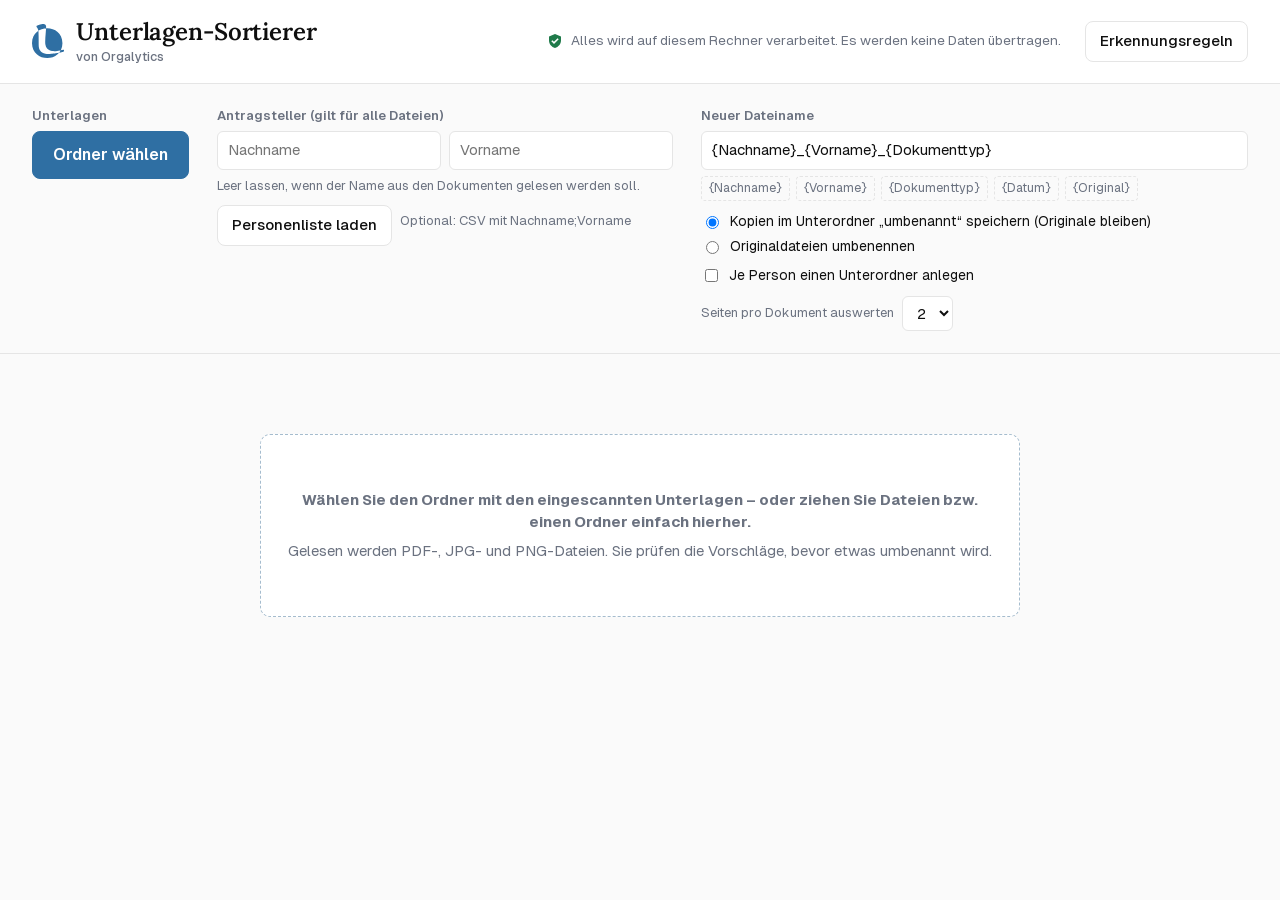
==== commit b5aef7f2: "Version 1.1.0: Mehrkunden, Teilen-Komfort, Regeln-Ansicht, Logo - Teilen-Dialog: große Seitenvorscha" ====
--- a/Unterlagen-Sortierer/app/index.html
+++ b/Unterlagen-Sortierer/app/index.html
@@ -193,6 +193,79 @@
 .actions .summary b { font-weight: 650; }
 .hidden { display: none !important; }
 
+/* Ziehen und Ablegen */
+body.drag .empty { border-color: var(--accent); background: var(--accent-soft); color: var(--ink); }
+body.drag .tablewrap { outline: 2px dashed var(--accent); outline-offset: -2px; }
+.onlycheck { display: flex; align-items: center; gap: 7px; font-size: 14px; color: var(--muted); cursor: pointer; white-space: nowrap; }
+
+/* Kleine Knöpfe in der Tabelle (Teilen, Verwerfen) */
+.btn.mini { font-size: 12.5px; padding: 3px 9px; margin-top: 6px; border-radius: 6px; }
+.why.warn { color: var(--check); font-weight: 600; }
+
+/* Teilen-Dialog */
+dialog.split {
+  border: none; border-radius: 12px; padding: 0;
+  background: var(--sheet); color: var(--ink);
+  width: min(1100px, 94vw); max-height: 90vh;
+}
+dialog.split::backdrop { background: rgba(0, 0, 0, .45); }
+.dlghead { display: flex; align-items: baseline; gap: 12px; flex-wrap: wrap; padding: 16px 22px 12px; border-bottom: 1px solid var(--line); }
+.dlghead h2 { margin: 0; font: 600 19px/1.2 var(--font-title); }
+.dlghead .file { color: var(--muted); font-size: 13.5px; word-break: break-all; }
+.dlgbody { padding: 14px 22px; overflow: auto; max-height: calc(90vh - 170px); }
+.dlgbody .hint { margin: 0 0 12px; }
+.pages { display: flex; flex-wrap: wrap; align-items: flex-start; row-gap: 16px; }
+.page { width: 168px; text-align: center; position: relative; }
+.page img { width: 152px; max-height: 214px; object-fit: contain; background: #fff; border: 1px solid var(--line); border-radius: 4px; cursor: zoom-in; }
+.page .pno { display: block; font-size: 12px; color: var(--muted); margin-top: 3px; }
+.page .skippage {
+  position: absolute; top: 4px; right: 10px; font-size: 11.5px; border: 1px solid var(--line); border-radius: 4px;
+  background: var(--sheet); color: var(--muted); cursor: pointer; padding: 1px 6px;
+}
+.page .skippage:hover { border-color: var(--accent); color: var(--ink); }
+.page.drop img { opacity: .3; }
+.page.drop .ptype { opacity: .5; }
+.ptype {
+  display: inline-block; font-size: 11.5px; font-weight: 600; border-radius: 4px; padding: 1px 6px; margin-top: 3px; max-width: 150px;
+  overflow: hidden; text-overflow: ellipsis; white-space: nowrap;
+  background: hsl(var(--h) 45% 94%); color: hsl(var(--h) 45% 24%);
+}
+.ptype.vage { background: var(--paper); color: var(--muted); font-weight: 500; }
+@media (prefers-color-scheme: dark) {
+  .ptype { background: hsl(var(--h) 25% 18%); color: hsl(var(--h) 55% 85%); }
+  .ptype.vage { background: var(--paper); color: var(--muted); }
+}
+/* Regeln-Ansicht */
+.rule { padding: 10px 0; border-bottom: 1px solid var(--line); }
+.rule:last-child { border-bottom: 0; }
+.rule .tabname {
+  display: inline-block; font-weight: 600; font-size: 14px; border-left: 4px solid hsl(var(--h) 45% 46%);
+  background: hsl(var(--h) 45% 94%); color: hsl(var(--h) 45% 24%); border-radius: 0 6px 6px 0; padding: 3px 10px 3px 8px; margin-bottom: 7px;
+}
+@media (prefers-color-scheme: dark) {
+  .rule .tabname { background: hsl(var(--h) 25% 18%); color: hsl(var(--h) 55% 85%); border-left-color: hsl(var(--h) 45% 60%); }
+}
+.rule .kws { display: flex; flex-wrap: wrap; gap: 5px; }
+.kw { font-size: 12.5px; border-radius: 4px; padding: 2px 8px; }
+.kw.stark { background: var(--accent-soft); color: var(--ink); border: 1px solid color-mix(in srgb, var(--brand) 35%, var(--line)); font-weight: 600; }
+.kw.schwach { background: var(--paper); color: var(--muted); border: 1px dashed var(--line); }
+
+.zoom {
+  position: fixed; inset: 0; z-index: 50; background: rgba(0, 0, 0, .72);
+  display: grid; place-items: center; cursor: zoom-out;
+}
+.zoom img { max-width: 92vw; max-height: 92vh; background: #fff; border-radius: 6px; box-shadow: 0 10px 40px rgba(0,0,0,.5); }
+.cut { position: relative; width: 32px; min-height: 220px; align-self: stretch; border: 0; background: transparent; cursor: pointer; padding: 0; }
+.cut::before { content: ""; position: absolute; left: 50%; top: 4px; bottom: 4px; width: 0; border-left: 2px dashed var(--line); }
+.cut:hover::before { border-color: var(--accent); }
+.cut.on::before { border-left: 3px solid var(--accent); }
+.cut.on::after {
+  content: "✂"; position: absolute; left: 50%; top: 50%; transform: translate(-50%, -50%);
+  background: var(--accent); color: var(--accent-ink); border-radius: 50%; width: 22px; height: 22px; font-size: 13px; line-height: 22px;
+}
+.dlgfoot { display: flex; align-items: center; gap: 12px; flex-wrap: wrap; padding: 14px 22px; border-top: 1px solid var(--line); }
+.dlgfoot .dlginfo { flex: 1 1 300px; font-size: 13.5px; color: var(--muted); }
+
 @media (max-width: 900px) {
   .setup { grid-template-columns: 1fr; padding: 18px; }
   .top, .status, .list, .actions { padding-left: 18px; padding-right: 18px; }
@@ -211,6 +284,7 @@
     <svg width="16" height="16" viewBox="0 0 16 16" aria-hidden="true"><path fill="currentColor" d="M8 1 2 3.5v4C2 11 4.6 14 8 15c3.4-1 6-4 6-7.5v-4L8 1Zm-1 10L4.3 8.3l1.1-1.1L7 8.8l3.6-3.6 1.1 1.1L7 11Z"/></svg>
     Alles wird auf diesem Rechner verarbeitet. Es werden keine Daten übertragen.
   </span>
+  <button class="btn" id="rules">Erkennungsregeln</button>
 </header>
 
 <section class="setup" aria-label="Einstellungen">
@@ -219,6 +293,7 @@
     <button class="btn primary big" id="pick">Ordner wählen</button>
     <input type="file" id="filepick" multiple accept=".pdf,.jpg,.jpeg,.png,application/pdf,image/jpeg,image/png" class="hidden">
     <div class="folder" id="folder"></div>
+    <button class="btn" id="rescan" style="margin-top:8px" hidden>Neue Dateien einlesen</button>
   </div>
 
   <div>
@@ -242,6 +317,7 @@
     <div class="radio" id="ablage" role="radiogroup" aria-label="Ablage">
       <label><input type="radio" name="ablage" value="kopie"> Kopien im Unterordner „umbenannt“ speichern (Originale bleiben)</label>
       <label><input type="radio" name="ablage" value="umbenennen"> Originaldateien umbenennen</label>
+      <label style="margin-top:4px"><input type="checkbox" id="perperson"> Je Person einen Unterordner anlegen</label>
     </div>
     <div class="field" style="margin-top:10px; align-items:center">
       <label class="hint" for="seiten" style="margin:0">Seiten pro Dokument auswerten</label>
@@ -254,7 +330,7 @@
 
 <main class="list" id="list">
   <div class="empty" id="empty">
-    <p><strong>Wählen Sie den Ordner mit den eingescannten Unterlagen.</strong></p>
+    <p><strong>Wählen Sie den Ordner mit den eingescannten Unterlagen – oder ziehen Sie Dateien bzw. einen Ordner einfach hierher.</strong></p>
     <p>Gelesen werden PDF-, JPG- und PNG-Dateien. Sie prüfen die Vorschläge, bevor etwas umbenannt wird.</p>
   </div>
   <div class="tablewrap hidden" id="tablewrap">
@@ -271,12 +347,49 @@
 
 <footer class="actions hidden" id="actions">
   <div class="summary" id="summary"></div>
+  <label class="onlycheck"><input type="checkbox" id="onlycheck"> Nur zu prüfende anzeigen</label>
+  <button class="btn big" id="merge" hidden>Markierte zusammenführen</button>
   <button class="btn primary big" id="apply" disabled>Umbenennen</button>
 </footer>
+
+<dialog class="split" id="rulesdlg" aria-label="Erkennungsregeln">
+  <div class="dlghead"><h2>Erkennungsregeln</h2></div>
+  <div class="dlgbody">
+    <p class="hint">So erkennt das Programm den Dokumenttyp: Es sucht im gelesenen Text nach den folgenden Begriffen.
+      <strong>Eindeutige Begriffe</strong> zählen stark, <em>unterstützende Begriffe</em> schwach; Treffer in der
+      Überschrift zählen zusätzlich. Der Typ mit den meisten Punkten gewinnt – ist der Vorsprung klein, wird die
+      Zeile gelb markiert („Bitte prüfen“).</p>
+    <div id="rulesbody"></div>
+  </div>
+  <div class="dlgfoot">
+    <div class="dlginfo">Begriffe ändern oder Typen ergänzen kann Ihre IT in der Datei „regeln.js“ im Programmordner
+      (Anleitung: „Hinweise fuer die IT.txt“). Danach das Programm neu laden (F5).</div>
+    <button class="btn" id="rulesclose">Schließen</button>
+  </div>
+</dialog>
+
+<dialog class="split" id="splitdlg" aria-label="Datei teilen">
+  <div class="dlghead"><h2>Datei teilen</h2><span class="file" id="splitname"></span></div>
+  <div class="dlgbody">
+    <p class="hint">Jede Seite wird gelesen und einem Dokumenttyp zugeordnet. Trennstellen werden vorgeschlagen –
+      klicken Sie zwischen zwei Seiten, um eine Trennstelle zu setzen oder zu entfernen. Ein Klick auf eine Seite
+      vergrößert sie. Leere Seiten (z. B. Rückseiten) werden erkannt und weggelassen – „behalten“ holt sie zurück.
+      Das Original bleibt unverändert.</p>
+    <div class="pages" id="splitpages"></div>
+  </div>
+  <div class="dlgfoot">
+    <div class="dlginfo" id="splitinfo"></div>
+    <button class="btn" id="splitcancel">Abbrechen</button>
+    <button class="btn primary" id="splitok" disabled>Teilen</button>
+  </div>
+</dialog>
+
+<div class="zoom hidden" id="zoom"><img id="zoomimg" alt="Vergrößerte Seitenansicht"></div>
 
 <script src="../marke.js"></script>
 <script src="../regeln.js"></script>
 <script src="lib/pdf.min.js"></script>
+<script src="lib/pdf-lib.min.js"></script>
 <script src="lib/tesseract.min.js"></script>
 <script src="lib/tess-worker.js"></script>
 <script src="lib/deu.js"></script>
@@ -289,7 +402,7 @@
 const UNKNOWN = (R && R.unbekannt) || "Sonstiges";
 const PLACEHOLDERS = ["{Nachname}", "{Vorname}", "{Dokumenttyp}", "{Datum}", "{Original}"];
 
-const state = { dir: null, items: [], persons: [], busy: false, running: 0 };
+const state = { dir: null, items: [], persons: [], busy: false, running: 0, done: new Set() };
 
 /* ---------- Einstellungen (nur Programm-Einstellungen, keine Personendaten) ---------- */
 const store = {
@@ -390,6 +503,7 @@
   item.size = file.size;
   const ext = item.name.split(".").pop().toLowerCase();
   let text = "", ocrUsed = false;
+  item.pageTexts = [];
   if (ext === "pdf") {
     const pdfjs = await pdfLib();
     const doc = await pdfjs.getDocument({ data: new Uint8Array(await file.arrayBuffer()), isEvalSupported: false }).promise;
@@ -409,8 +523,10 @@
         await page.render({ canvasContext: ctx, viewport: vp }).promise;
         if (p === 1) item.thumb = thumbnail(canvas);
       }
-      if (t.replace(/\s/g, "").length >= 40) text += t + "\n";
-      else { const r = await (await ocr()).addJob("recognize", canvas); text += r.data.text + "\n"; ocrUsed = true; }
+      let pt;
+      if (t.replace(/\s/g, "").length >= 40) pt = t;
+      else { const r = await (await ocr()).addJob("recognize", canvas); pt = r.data.text; ocrUsed = true; }
+      item.pageTexts.push(pt); text += pt + "\n";
       page.cleanup();
     }
     await doc.destroy();
@@ -421,6 +537,7 @@
     canvas.getContext("2d").drawImage(bmp, 0, 0, canvas.width, canvas.height);
     item.thumb = thumbnail(canvas); item.pages = 1;
     const r = await (await ocr()).addJob("recognize", canvas); text = r.data.text; ocrUsed = true;
+    item.pageTexts = [text];
   }
   item.ocr = ocrUsed;
   return text;
@@ -455,7 +572,12 @@
 const W = "[A-ZÄÖÜ][A-Za-zÄÖÜäöüß]+(?:-[A-ZÄÖÜ][A-Za-zÄÖÜäöüß]+)?";
 const NOT_PERSON = /ansprechpartner|sachbearbeit|bearbeiter|zust[aä]ndig|gez\.|i\. ?a\.|telefon|durchwahl|e-mail|vermieter|geschäftsführ|vorstand|berater/i;
 const STOPWORDS = new Set(["und", "oder", "mit", "der", "die", "das", "den", "dem", "des", "von", "zu", "im", "in", "am", "an", "geb", "geboren", "sehr", "geehrte", "geehrter", "nr", "straße", "strasse", "str"]);
-function okWord(w) { return w && w.length > 1 && !STOPWORDS.has(w.toLowerCase()); }
+// Wörter, die wie ein Name aussehen, aber Feldbeschriftungen oder Adressteile sind
+const FELDWORT = /^(Name|Vorname|Vornamen|Nachname|Familienname|Geburtsname|Geburtsdatum|Geburtsort|Staatsangeh(?:ö|oe)rigkeit|Anschrift|Adresse|Wohnort)$/i;
+const STRASSE = /(?:weg|straße|strasse|gasse|allee|platz|ring|damm|ufer|markt|steig|hof)$/i;
+// Zeilen von Firmen/Behörden, die kein Absender-Personenname sind
+const ORGA = /sparkasse|bank\b|volksbank|stadtwerke|werke\b|gmbh|\bag\b|\bkg\b|kasse|amt\b|\bstadt\b|gemeinde|kreis\b|verwaltung|versicherung|fachbereich|fachdienst|abteilung|zentrum|praxis|kanzlei|verein|jobcenter|agentur/i;
+function okWord(w) { return w && w.length > 1 && !STOPWORDS.has(w.toLowerCase()) && !FELDWORT.test(w); }
 
 function findName(text) {
   const vN = $("#vNach").value.trim(), vV = $("#vVor").value.trim();
@@ -475,14 +597,20 @@
   // 3) Formularfelder
   let m = text.match(new RegExp("Name\\s*,\\s*Vorname[^\\S\\n]*:?[^\\S\\n]*(" + W + ")\\s*,\\s*(" + W + ")"));
   if (m && okWord(m[1]) && okWord(m[2])) return { nachname: titleCase(m[1]), vorname: titleCase(m[2]), src: "Formularfeld", sure: true };
-  const fn = text.match(new RegExp("(?:Familienname|Nachname)(?:\\s*\\(.*?\\))?[^\\S\\n]*:?[^\\S\\n]*(" + W + ")"))
+  // Beschriftung und Wert dürfen auch untereinander stehen (Formular-Tabellen), daher optional ein Zeilenumbruch
+  const fn = text.match(new RegExp("(?:Familienname|Nachname)(?:\\s*\\(.*?\\))?[^\\S\\n]*:?(?:[^\\S\\n]*\\n)?[^\\S\\n]*(" + W + ")"))
          || (/Vorname/.test(text) && text.match(new RegExp("(?:^|\\n)[^\\S\\n]*Name[^\\S\\n]*:[^\\S\\n]*(" + W + ")[^\\S\\n]*(?=\\n|$)")));
-  const vn = text.match(new RegExp("Vorname(?:\\(n\\)|n)?[^\\S\\n]*:?[^\\S\\n]*(" + W + ")"));
-  if (fn && okWord(fn[1])) return { nachname: titleCase(fn[1]), vorname: vn && okWord(vn[1]) ? titleCase(vn[1]) : "", src: "Formularfeld", sure: !!vn };
+  const vn = text.match(new RegExp("Vorname(?:\\(n\\)|n)?(?:\\s*\\(.*?\\))?[^\\S\\n]*:?(?:[^\\S\\n]*\\n)?[^\\S\\n]*(" + W + ")(?:[^\\S\\n]+(" + W + "))?"));
+  const vnText = vn && okWord(vn[1]) ? titleCase(vn[1]) + (vn[2] && okWord(vn[2]) ? " " + titleCase(vn[2]) : "") : "";
+  if (fn && okWord(fn[1])) return { nachname: titleCase(fn[1]), vorname: vnText, src: "Formularfeld", sure: !!vnText };
+  // Beschriftete Felder mit vollem Namen („Mieterin Helga Maria Brandt“, „Patientin: …“, „Kontoinhaber …“)
+  m = text.match(new RegExp("(?:^|[^A-Za-zäöüß])(?:Mieter(?:in)?|Patient(?:in)?|Kontoinhaber(?:in)?|Versicherungsnehmer(?:in)?)[^\\S\\n]*:?[^\\S\\n]*(" + W + ")(?:[^\\S\\n]+(" + W + "))?[^\\S\\n]+(" + W + ")"));
+  if (m && okWord(m[1]) && okWord(m[3]) && !STRASSE.test(m[3]))
+    return { nachname: titleCase(m[3]), vorname: titleCase(m[1]) + (m[2] && okWord(m[2]) ? " " + titleCase(m[2]) : ""), src: "Formularfeld", sure: true };
   // 4) Anschrift / Anrede: "Herrn" steht oft allein in einer Zeile, darunter der Name (auch mit Leerzeilen dazwischen)
   const SAL = "(?:Herrn|Herr|Frau)(?:\\s+und\\s+(?:Herrn|Herr|Frau))?";
   const t2 = text.replace(new RegExp("(^|\\n)[^\\S\\n]*(" + SAL + ")[^\\S\\n]*\\n\\s*", "g"), "$1$2 ");
-  const re = new RegExp("(?:^|[^A-Za-zäöüß])" + SAL + "\\s+(?:Dr\\.\\s*)?(" + W + ")(?:\\s+und\\s+" + W + ")?\\s+(" + W + ")");
+  const re = new RegExp("(?:^|[^A-Za-zäöüß])" + SAL + "\\s+(?:Dr\\.\\s*)?(" + W + ")(?:\\s+und\\s+" + W + ")?\\s+(" + W + ")(?:[^\\S\\n]+(" + W + "))?");
   const lines = t2.split("\n");
   for (let i = 0; i < lines.length; i++) {
     const line = lines[i];
@@ -490,8 +618,28 @@
     const next = lines.slice(i + 1).find((l) => l.trim()) || "";
     if (NOT_PERSON.test(next) && next.trim().length < 40) continue;   // z. B. "- Vermieter -" unter der Zeile
     const a = re.exec(line);
-    if (a && okWord(a[1]) && okWord(a[2])) return { nachname: titleCase(a[2]), vorname: titleCase(a[1]), src: "Anschrift", sure: false };
-  }
+    if (a && okWord(a[1]) && okWord(a[2])) {
+      // Zwei Vornamen („Frau Helga Maria Brandt“): letztes Wort ist der Nachname – außer es ist eine Straße
+      if (a[3] && okWord(a[3]) && !STRASSE.test(a[3]))
+        return { nachname: titleCase(a[3]), vorname: titleCase(a[1]) + " " + titleCase(a[2]), src: "Anschrift", sure: false };
+      return { nachname: titleCase(a[2]), vorname: titleCase(a[1]), src: "Anschrift", sure: false };
+    }
+  }
+  // 5) Absenderblock: Name allein in einer Zeile, direkt darüber von Straße + Hausnummer gefolgt
+  const reAbs = new RegExp("^(" + W + ")(?:[^\\S\\n]+(" + W + "))?[^\\S\\n]+(" + W + ")[^\\S\\n]*$");
+  const rawLines = text.split("\n");
+  for (let i = 0; i < rawLines.length; i++) {
+    const line = rawLines[i].trim();
+    if (!line || NOT_PERSON.test(line) || ORGA.test(line)) continue;
+    const a = reAbs.exec(line);
+    if (!a || !okWord(a[1]) || !okWord(a[3]) || STRASSE.test(a[3])) continue;
+    const next = (rawLines.slice(i + 1).find((l) => l.trim()) || "").trim();
+    if (/(?:weg|straße|strasse|str\.|gasse|allee|platz|ring|damm|ufer)\s+\d{1,4}/i.test(next))
+      return { nachname: titleCase(a[3]), vorname: titleCase(a[1]) + (a[2] && okWord(a[2]) ? " " + titleCase(a[2]) : ""), src: "Absender", sure: false };
+  }
+  // 6) Briefanrede („Sehr geehrte Frau Brandt“) – nur Nachname
+  m = text.match(new RegExp("Sehr\\s+geehrte[rs]?\\s+(?:Frau|Herrn?)\\s+(?:Dr\\.\\s*)?(" + W + ")"));
+  if (m && okWord(m[1])) return { nachname: titleCase(m[1]), vorname: "", src: "Anrede", sure: false };
   return { nachname: "", vorname: "", src: "nicht gefunden", sure: false };
 }
 
@@ -533,11 +681,58 @@
     setStatus("Der Ordner konnte nicht geöffnet werden. Sie können stattdessen einzelne Dateien auswählen.", undefined, true);
     $("#filepick").click(); return;
   }
+  await useDirectory(dir);
+}
+async function useDirectory(dir) {
   const items = [];
   for await (const [name, h] of dir.entries()) if (h.kind === "file" && EXT.test(name) && !name.startsWith("~$")) items.push({ name, handle: h });
-  state.dir = dir;
+  state.dir = dir; state.done = new Set();
   $("#folder").innerHTML = ""; const f = document.createElement("span"); f.innerHTML = "Ordner: <strong></strong>"; f.querySelector("strong").textContent = dir.name; $("#folder").appendChild(f);
   start(items);
+}
+/* Nur die NEUEN Dateien aus dem Ordner nachlesen (Scanner legt laufend ab);
+   bereits erledigte Zeilen verschwinden dabei aus der Übersicht. */
+async function rescanFolder() {
+  if (!state.dir || state.busy) return;
+  const before = state.items.length;
+  state.items = state.items.filter((i) => i.status !== "applied");
+  const cleaned = before !== state.items.length;
+  const have = new Set(state.items.map((i) => (i.originalName || i.name).toLowerCase()));
+  const fresh = [];
+  for await (const [name, h] of state.dir.entries())
+    if (h.kind === "file" && EXT.test(name) && !name.startsWith("~$") &&
+        !state.done.has(name.toLowerCase()) && !have.has(name.toLowerCase()))
+      fresh.push({ name, handle: h });
+  if (!fresh.length) {
+    render();
+    setStatus(cleaned ? "Erledigte Zeilen ausgeblendet. Keine neuen Dateien im Ordner." : "Keine neuen Dateien im Ordner.");
+    return;
+  }
+  await start(fresh, true);
+}
+/* Dateien oder einen ganzen Ordner aufs Fenster ziehen */
+function initDrop() {
+  const hasFiles = (e) => e.dataTransfer && [...e.dataTransfer.types].includes("Files");
+  for (const ev of ["dragover", "dragenter"]) addEventListener(ev, (e) => {
+    if (!hasFiles(e) || state.busy) return;
+    e.preventDefault(); document.body.classList.add("drag");
+  });
+  addEventListener("dragleave", (e) => { if (!e.relatedTarget) document.body.classList.remove("drag"); });
+  addEventListener("drop", async (e) => {
+    if (!hasFiles(e)) return;
+    e.preventDefault(); document.body.classList.remove("drag");
+    if (state.busy) return;
+    const items = [...(e.dataTransfer.items || [])];
+    if (FS && items.length === 1 && typeof items[0].getAsFileSystemHandle === "function") {
+      try {
+        const h = await items[0].getAsFileSystemHandle();
+        if (h && h.kind === "directory") { await useDirectory(h); return; }
+      } catch {}
+    }
+    const files = [...e.dataTransfer.files].filter((f) => EXT.test(f.name));
+    if (files.length) pickFiles(files);
+    else setStatus("Darunter waren keine PDF-, JPG- oder PNG-Dateien.", undefined, true);
+  });
 }
 function pickFiles(files) {
   const items = [...files].filter((f) => EXT.test(f.name)).map((f) => ({ name: f.name, file: f }));
@@ -545,12 +740,14 @@
   $("#folder").textContent = items.length + " Dateien ausgewählt";
   start(items);
 }
-async function start(items) {
+async function start(items, append) {
   items.sort((a, b) => a.name.localeCompare(b.name, "de", { numeric: true }));
-  items.forEach((it, i) => Object.assign(it, { id: i, status: "wait", selected: true, type: "", nachname: "", vorname: "", datum: "", manual: {} }));
-  state.items = items;
+  const base = append ? state.items.length : 0;
+  items.forEach((it, i) => Object.assign(it, { id: base + i, status: "wait", selected: true, type: "", nachname: "", vorname: "", datum: "", manual: {} }));
+  state.items = append ? state.items.concat(items) : items;
   render();
-  if (!items.length) { setStatus("In diesem Ordner liegen keine PDF-, JPG- oder PNG-Dateien.", undefined, true); return; }
+  if (!state.items.length) { setStatus("In diesem Ordner liegen keine PDF-, JPG- oder PNG-Dateien.", undefined, true); return; }
+  if (!items.length) return;
   state.busy = true; updateActions();
   let done = 0;
   const queue = items.slice();
@@ -592,11 +789,317 @@
   if (!it.manual.vorname) it.vorname = nm.vorname;
   if (!it.manual.nachname && !it.manual.vorname) { it.nameSrc = nm.src; it.nameSure = nm.sure; }
   it.datum = findDate(it.text);
+  // Hinweis, wenn die gelesenen Seiten sicher zu verschiedenen Dokumenttypen gehören
+  it.multiHint = false;
+  if ((it.pageTexts || []).length > 1) {
+    const sureTypes = new Set(it.pageTexts.map((t) => classify(t)).filter((c) => c.sure).map((c) => c.type));
+    if (sureTypes.size > 1) it.multiHint = true;
+  }
   it.status = "done";
 }
 function reanalyseAll() {
   for (const it of state.items) if (it.status === "done") { analyse(it); renderRow(it); }
   updateActions();
+}
+
+/* ---------- Teilen und Zusammenführen ---------- */
+async function fileBytes(it) {
+  if (it.data) return it.data;
+  const f = it.file || await it.handle.getFile();
+  return new Uint8Array(await f.arrayBuffer());
+}
+let derivedCount = 0;
+function newItem(props) {
+  derivedCount++;
+  return Object.assign({
+    id: "neu" + derivedCount, derived: true, status: "done", selected: true,
+    type: "", nachname: "", vorname: "", datum: "", manual: {},
+  }, props);
+}
+
+const split = { item: null, pages: [], cuts: new Set(), bytes: null, doc: null, auto: true, abort: false, running: false };
+
+function canSplit(it) { return it.status === "done" && it.pages > 1 && /\.pdf$/i.test(it.name); }
+
+// Anteil dunkler Pixel – erkennt leere Seiten (Rückseiten beim Duplex-Scan)
+function inkRatio(canvas) {
+  const d = canvas.getContext("2d").getImageData(0, 0, canvas.width, canvas.height).data;
+  let dark = 0; const n = d.length / 4;
+  for (let i = 0; i < d.length; i += 4) if ((d[i] + d[i + 1] + d[i + 2]) / 3 < 160) dark++;
+  return dark / n;
+}
+
+async function openSplit(it) {
+  if (state.busy || split.running) return;
+  split.item = it; split.pages = []; split.cuts = new Set(); split.auto = true; split.abort = false; split.running = true;
+  $("#splitname").textContent = it.originalName || it.name;
+  $("#splitpages").innerHTML = "";
+  $("#splitok").disabled = true; $("#splitok").textContent = "Teilen";
+  $("#splitinfo").textContent = "Die Seiten werden gelesen …";
+  $("#splitdlg").showModal();
+  try {
+    split.bytes = await fileBytes(it);
+    const pdfjs = await pdfLib();
+    const doc = await pdfjs.getDocument({ data: split.bytes.slice(), isEvalSupported: false }).promise;
+    split.doc = doc;   // bleibt für die Zoom-Ansicht geöffnet, wird beim Schließen freigegeben
+    const total = doc.numPages;
+    // 1. Durchgang: alle Miniaturen sofort – auch bei 30+ Seiten ist der Überblick gleich da
+    for (let p = 1; p <= total; p++) {
+      if (split.abort) break;
+      const page = await doc.getPage(p);
+      const base = page.getViewport({ scale: 1 });
+      const tvp = page.getViewport({ scale: 440 / Math.max(base.width, base.height) });
+      const tc2 = document.createElement("canvas"); tc2.width = Math.round(tvp.width); tc2.height = Math.round(tvp.height);
+      const tctx = tc2.getContext("2d"); tctx.fillStyle = "#fff"; tctx.fillRect(0, 0, tc2.width, tc2.height);
+      await page.render({ canvasContext: tctx, viewport: tvp }).promise;
+      const rec = { thumb: tc2.toDataURL("image/jpeg", 0.75), ink: inkRatio(tc2), text: "", ocr: false, cls: null, leer: false, drop: false };
+      split.pages.push(rec);
+      addSplitPage(p, rec);
+      page.cleanup();
+      $("#splitinfo").textContent = `Seitenvorschau ${p} von ${total} …`;
+    }
+    // 2. Durchgang: Text und Dokumenttyp je Seite (leere Seiten überspringen die Texterkennung)
+    for (let p = 1; p <= total && !split.abort; p++) {
+      const rec = split.pages[p - 1];
+      const page = await doc.getPage(p);
+      const base = page.getViewport({ scale: 1 });
+      const tcont = await page.getTextContent();
+      let t = tcont.items.map((i) => i.str + (i.hasEOL ? "\n" : " ")).join("");
+      if (t.replace(/\s/g, "").length < 15 && rec.ink < 0.004) {
+        rec.leer = true; rec.drop = true; t = "";
+      } else if (t.replace(/\s/g, "").length < 40) {
+        const scale = Math.max(1, Math.min(2.5, 2600 / Math.max(base.width, base.height)));
+        const vp = page.getViewport({ scale });
+        const canvas = document.createElement("canvas"); canvas.width = Math.round(vp.width); canvas.height = Math.round(vp.height);
+        const ctx = canvas.getContext("2d"); ctx.fillStyle = "#fff"; ctx.fillRect(0, 0, canvas.width, canvas.height);
+        await page.render({ canvasContext: ctx, viewport: vp }).promise;
+        if (split.abort) { page.cleanup(); break; }
+        const r = await (await ocr()).addJob("recognize", canvas);
+        t = r.data.text; rec.ocr = true;
+      }
+      rec.text = t; rec.cls = classify(t);
+      markSplitPage(p, rec);
+      page.cleanup();
+      $("#splitinfo").textContent = p < total ? `Seite ${p} von ${total} gelesen …` : "";
+    }
+    split.running = false;
+    if (!split.abort) {
+      if (split.auto) { proposeCuts(); }
+      updateSplitInfo();
+    }
+  } catch (e) {
+    console.error(e);
+    if (!split.abort) $("#splitinfo").textContent = "Die Datei konnte nicht gelesen werden: " + (e && e.message || e);
+  }
+  split.running = false;
+}
+function addSplitPage(p, rec) {
+  const wrap = $("#splitpages");
+  if (p > 1) {
+    const cut = document.createElement("button"); cut.type = "button"; cut.className = "cut"; cut.dataset.i = String(p - 1);
+    cut.setAttribute("aria-label", "Trennstelle vor Seite " + p);
+    cut.onclick = () => { split.auto = false; toggleCut(p - 1); };
+    wrap.appendChild(cut);
+  }
+  const card = document.createElement("div"); card.className = "page"; card.dataset.p = String(p);
+  const img = document.createElement("img"); img.src = rec.thumb; img.alt = "Seite " + p; img.title = "Seite vergrößern";
+  img.onclick = () => zoomPage(p);
+  const no = document.createElement("span"); no.className = "pno"; no.textContent = "Seite " + p;
+  const ty = document.createElement("span"); ty.className = "ptype vage"; ty.textContent = "wird gelesen …";
+  const skip = document.createElement("button"); skip.type = "button"; skip.className = "skippage"; skip.textContent = "weglassen";
+  skip.title = "Diese Seite beim Teilen weglassen";
+  skip.onclick = () => { rec.drop = !rec.drop; card.classList.toggle("drop", rec.drop); skip.textContent = rec.drop ? "behalten" : "weglassen"; updateSplitInfo(); };
+  card.append(img, no, ty, skip);
+  wrap.appendChild(card);
+}
+function markSplitPage(p, rec) {
+  const card = $("#splitpages").querySelector(`.page[data-p="${p}"]`);
+  if (!card) return;
+  const ty = card.querySelector(".ptype"), skip = card.querySelector(".skippage");
+  if (rec.leer) { ty.textContent = "Leer"; ty.className = "ptype vage"; }
+  else if (rec.cls.sure) { ty.textContent = rec.cls.type; ty.className = "ptype"; ty.style.setProperty("--h", hue(rec.cls.type)); }
+  else if (rec.cls.type !== UNKNOWN) { ty.textContent = rec.cls.type + "?"; ty.className = "ptype vage"; }
+  else { ty.textContent = "unklar"; ty.className = "ptype vage"; }
+  card.classList.toggle("drop", rec.drop);
+  skip.textContent = rec.drop ? "behalten" : "weglassen";
+}
+async function zoomPage(p) {
+  if (!split.doc) return;
+  try {
+    const page = await split.doc.getPage(p);
+    const base = page.getViewport({ scale: 1 });
+    const vp = page.getViewport({ scale: Math.min(3, 1600 / Math.max(base.width, base.height)) });
+    const canvas = document.createElement("canvas"); canvas.width = Math.round(vp.width); canvas.height = Math.round(vp.height);
+    const ctx = canvas.getContext("2d"); ctx.fillStyle = "#fff"; ctx.fillRect(0, 0, canvas.width, canvas.height);
+    await page.render({ canvasContext: ctx, viewport: vp }).promise;
+    page.cleanup();
+    $("#zoomimg").src = canvas.toDataURL("image/jpeg", 0.85);
+    $("#zoom").classList.remove("hidden");
+  } catch (e) { console.error(e); }
+}
+function toggleCut(i) {
+  if (split.cuts.has(i)) split.cuts.delete(i); else split.cuts.add(i);
+  const btn = $("#splitpages").querySelector(`.cut[data-i="${i}"]`);
+  if (btn) btn.classList.toggle("on", split.cuts.has(i));
+  updateSplitInfo();
+}
+// Vorschlag: Neue Datei, sobald eine Seite sicher einen anderen Typ hat als der bisherige Abschnitt
+function proposeCuts() {
+  let segType = null;
+  for (let i = 0; i < split.pages.length; i++) {
+    const c = split.pages[i].cls;
+    if (!c || !c.sure) continue;
+    if (segType && c.type !== segType && i > 0) { split.cuts.add(i); }
+    segType = c.type;
+  }
+  for (const i of split.cuts) {
+    const btn = $("#splitpages").querySelector(`.cut[data-i="${i}"]`);
+    if (btn) btn.classList.add("on");
+  }
+}
+function fmtPages(nums) {   // [0,1,3] → "1–2, 4" (1-basiert angezeigt)
+  const out = []; let s = null, prev = null;
+  const push = () => out.push(s === prev ? String(s + 1) : (s + 1) + "–" + (prev + 1));
+  for (const n of nums) {
+    if (s === null) { s = n; prev = n; continue; }
+    if (n === prev + 1) { prev = n; continue; }
+    push(); s = n; prev = n;
+  }
+  if (s !== null) push();
+  return out.join(", ");
+}
+function splitSegments() {
+  const cuts = [...split.cuts].sort((a, b) => a - b);
+  const starts = [0, ...cuts];
+  const segs = [];
+  for (let i = 0; i < starts.length; i++) {
+    const from = starts[i], to = (cuts[i] !== undefined ? cuts[i] : split.pages.length) - 1;
+    const kept = [];
+    for (let p = from; p <= to; p++) if (split.pages[p] && !split.pages[p].drop) kept.push(p);
+    if (!kept.length) continue;   // Abschnitt ohne behaltene Seiten entfällt
+    const text = kept.map((p) => split.pages[p].text).join("\n");
+    segs.push({ kept, text, cls: classify(text) });
+  }
+  return segs;
+}
+function updateSplitInfo() {
+  const segs = splitSegments();
+  const dropped = split.pages.filter((r) => r.drop).length;
+  const label = (sg) => sg.cls.type + " (" + (sg.kept.length === 1 ? "Seite " : "Seiten ") + fmtPages(sg.kept) + ")";
+  let info;
+  if (!segs.length) info = "Alle Seiten sind weggelassen – bitte mindestens eine Seite behalten.";
+  else if (segs.length < 2 && !dropped) info = "Keine Trennstelle gesetzt. Klicken Sie zwischen zwei Seiten, um dort zu trennen.";
+  else info = "Ergibt " + segs.length + (segs.length === 1 ? " Datei: " : " Dateien: ") + segs.map(label).join(" · ");
+  if (dropped) info += ` – ${dropped} ${dropped === 1 ? "Seite wird" : "Seiten werden"} weggelassen.`;
+  $("#splitinfo").textContent = info;
+  $("#splitok").textContent = segs.length >= 2 ? "In " + segs.length + " Dateien teilen"
+    : segs.length === 1 && dropped ? "Ohne weggelassene Seiten speichern" : "Teilen";
+  $("#splitok").disabled = split.running || !segs.length || (segs.length < 2 && !dropped);
+}
+async function doSplit() {
+  const segs = splitSegments();
+  const dropped = split.pages.filter((r) => r.drop).length;
+  if (!split.item || !segs.length || (segs.length < 2 && !dropped)) return;
+  $("#splitok").disabled = true; $("#splitinfo").textContent = "Die Dateien werden erstellt …";
+  try {
+    const src = await PDFLib.PDFDocument.load(split.bytes, { ignoreEncryption: true });
+    const it = split.item;
+    const origName = it.originalName || it.name;
+    const base = origName.replace(/\.[^.]+$/, "");
+    const items = [];
+    for (const [k, sg] of segs.entries()) {
+      const out = await PDFLib.PDFDocument.create();
+      (await out.copyPages(src, sg.kept)).forEach((pg) => out.addPage(pg));
+      const data = await out.save();
+      const pageRecs = sg.kept.map((p) => split.pages[p]);
+      const ni = newItem({
+        name: segs.length === 1 ? `${base}_bereinigt.pdf` : `${base}_Teil${k + 1}.pdf`,
+        data, size: data.length,
+        pages: sg.kept.length, thumb: pageRecs[0].thumb,
+        text: sg.text, pageTexts: pageRecs.map((r) => r.text), ocr: pageRecs.some((r) => r.ocr),
+        partInfo: `${sg.kept.length === 1 ? "Seite " : "Seiten "}${fmtPages(sg.kept)} aus „${origName}“`,
+      });
+      analyse(ni);
+      items.push(ni);
+    }
+    const pos = state.items.indexOf(it);
+    state.items.splice(pos + 1, 0, ...items);
+    it.selected = false; it.splitInto = items.length;
+    $("#splitdlg").close();
+    render();
+    setStatus(items.length === 1
+      ? `„${origName}“ wurde ohne die weggelassenen Seiten neu erstellt. Das Original bleibt unverändert und ist abgewählt.`
+      : `„${origName}“ wurde in ${items.length} Dateien geteilt. Das Original bleibt unverändert und ist abgewählt.`);
+  } catch (e) {
+    console.error(e);
+    $("#splitinfo").textContent = "Teilen fehlgeschlagen: " + (e && e.message || e);
+    $("#splitok").disabled = false;
+  }
+}
+function closeSplit() { split.abort = true; try { $("#splitdlg").close(); } catch {} }
+
+async function mergeSelected() {
+  const sel = state.items.filter((i) => i.selected && i.status === "done");
+  if (sel.length < 2 || state.busy) return;
+  if (!confirm(`${sel.length} markierte Dateien werden in der Reihenfolge der Liste zu einer PDF-Datei zusammengeführt. Die Originale bleiben unverändert. Fortfahren?`)) return;
+  state.busy = true; updateActions(); setStatus("Die Dateien werden zusammengeführt …");
+  try {
+    const out = await PDFLib.PDFDocument.create();
+    const names = []; let text = "", pagesN = 0, anyOcr = false, pageTexts = [];
+    for (const it of sel) {
+      const bytes = await fileBytes(it);
+      const ext = it.name.split(".").pop().toLowerCase();
+      if (ext === "pdf") {
+        const src = await PDFLib.PDFDocument.load(bytes, { ignoreEncryption: true });
+        (await out.copyPages(src, src.getPageIndices())).forEach((pg) => { out.addPage(pg); pagesN++; });
+      } else {
+        const img = ext === "png" ? await out.embedPng(bytes) : await out.embedJpg(bytes);
+        const pg = out.addPage([img.width, img.height]);
+        pg.drawImage(img, { x: 0, y: 0, width: img.width, height: img.height });
+        pagesN++;
+      }
+      names.push(it.originalName || it.name);
+      text += (it.text || "") + "\n";
+      pageTexts = pageTexts.concat(it.pageTexts || []);
+      anyOcr = anyOcr || !!it.ocr;
+    }
+    const data = await out.save();
+    const ni = newItem({
+      name: names[0].replace(/\.[^.]+$/, "") + "_gesamt.pdf", data, size: data.length,
+      pages: pagesN, thumb: sel[0].thumb, text, pageTexts, ocr: anyOcr,
+      partInfo: "Zusammengeführt aus " + names.map((n) => `„${n}“`).join(", "),
+    });
+    analyse(ni);
+    const pos = state.items.indexOf(sel[sel.length - 1]);
+    state.items.splice(pos + 1, 0, ni);
+    for (const it of sel) it.selected = false;
+    state.busy = false;
+    render();
+    setStatus(`${sel.length} Dateien zu einer PDF-Datei zusammengeführt. Die Originale bleiben unverändert und sind abgewählt.`);
+  } catch (e) {
+    console.error(e);
+    state.busy = false; updateActions();
+    setStatus("Zusammenführen fehlgeschlagen: " + (e && e.message || e), undefined, true);
+  }
+}
+function discardDerived(it) {
+  const pos = state.items.indexOf(it);
+  if (pos >= 0) state.items.splice(pos, 1);
+  render();
+}
+
+/* ---------- Erkennungsregeln anzeigen (nur Ansicht) ---------- */
+function openRules() {
+  const body = $("#rulesbody"); body.innerHTML = "";
+  for (const t of R.dokumenttypen) {
+    const d = document.createElement("div"); d.className = "rule";
+    const h = document.createElement("span"); h.className = "tabname"; h.style.setProperty("--h", hue(t.name)); h.textContent = t.name;
+    const kws = document.createElement("div"); kws.className = "kws";
+    for (const k of t.stark || []) { const s = document.createElement("span"); s.className = "kw stark"; s.textContent = k; s.title = "Eindeutiger Begriff (zählt stark)"; kws.appendChild(s); }
+    for (const k of t.schwach || []) { const s = document.createElement("span"); s.className = "kw schwach"; s.textContent = k; s.title = "Unterstützender Begriff (zählt schwach)"; kws.appendChild(s); }
+    d.append(h, kws); body.appendChild(d);
+  }
+  $("#rulesdlg").showModal();
 }
 
 /* ---------- Darstellung ---------- */
@@ -632,11 +1135,26 @@
 
   const c2 = td("thumb"); const tb = document.createElement("button"); tb.className = "thumbbox"; tb.title = "Datei öffnen"; tb.setAttribute("aria-label", "Datei " + it.name + " öffnen");
   if (it.thumb) { const im = document.createElement("img"); im.src = it.thumb; im.alt = ""; tb.appendChild(im); }
-  tb.onclick = async () => { const f = it.file || await it.handle.getFile(); window.open(URL.createObjectURL(f), "_blank"); };
+  tb.onclick = async () => {
+    const f = it.data ? new Blob([it.data], { type: "application/pdf" }) : (it.file || await it.handle.getFile());
+    window.open(URL.createObjectURL(f), "_blank");
+  };
   c2.appendChild(tb);
 
   const c3 = td("orig"); c3.textContent = it.originalName || it.name;
   if (it.pages) { const sm = document.createElement("small"); sm.textContent = (it.pages === 1 ? "1 Seite" : it.pages + " Seiten") + (it.ocr ? ", Texterkennung" : ""); c3.appendChild(sm); }
+  if (it.partInfo) { const sm = document.createElement("small"); sm.textContent = it.partInfo; c3.appendChild(sm); }
+  if (it.splitInto) { const sm = document.createElement("small"); sm.textContent = it.splitInto === 1 ? "Ohne leere Seiten neu erstellt" : `In ${it.splitInto} Dateien geteilt`; c3.appendChild(sm); }
+  if (canSplit(it)) {
+    const sp = document.createElement("button"); sp.className = "btn mini split"; sp.textContent = "Teilen …";
+    sp.title = "Datei in mehrere Dokumente aufteilen"; sp.onclick = () => openSplit(it);
+    c3.appendChild(sp);
+  }
+  if (it.derived && it.status === "done") {
+    const rm = document.createElement("button"); rm.className = "btn mini discard"; rm.textContent = "Verwerfen";
+    rm.title = "Diese neu erstellte Datei wieder entfernen"; rm.onclick = () => discardDerived(it);
+    c3.appendChild(document.createTextNode(" ")); c3.appendChild(rm);
+  }
 
   const c4 = td();
   if (ready || it.status === "applied") {
@@ -647,6 +1165,11 @@
     sel.onchange = () => { it.type = sel.value; it.manual.type = true; renderRow(it); updateActions(); };
     tab.appendChild(sel); c4.appendChild(tab);
     const w = document.createElement("div"); w.className = "why"; w.textContent = it.manual.type ? "Von Hand gewählt" : it.why; c4.appendChild(w);
+    if (it.multiHint && !it.manual.type && canSplit(it)) {
+      const h = document.createElement("div"); h.className = "why warn";
+      h.textContent = "Enthält wohl mehrere Dokumente – über „Teilen“ auftrennen.";
+      c4.appendChild(h);
+    }
   }
 
   for (const f of ["nachname", "vorname"]) {
@@ -669,6 +1192,13 @@
 
   const c8 = td(); const [cls, label] = rowState(it); const st = document.createElement("span"); st.className = "state " + cls; st.textContent = label; c8.appendChild(st);
   it.stateEl = st;
+  applyRowFilter(it);
+}
+/* Filter „Nur zu prüfende anzeigen“: blendet grüne (sichere/erledigte) Zeilen aus.
+   Wird bewusst nur beim Neuzeichnen angewendet, damit eine Zeile nicht mitten im Tippen verschwindet. */
+function applyRowFilter(it) {
+  if (!it.tr) return;
+  it.tr.classList.toggle("hidden", $("#onlycheck").checked && rowState(it)[0] === "ok");
 }
 function updatePreview(it) {
   if (!it.previewEl) return;
@@ -688,6 +1218,8 @@
   const mode = setting("ablage");
   $("#apply").textContent = !state.dir ? "Als ZIP-Datei speichern" : mode === "kopie" ? "Umbenannte Kopien speichern" : "Dateien umbenennen";
   $("#apply").disabled = state.busy || sel.length === 0;
+  $("#merge").hidden = state.busy || sel.length < 2 || !window.PDFLib;
+  $("#rescan").hidden = !state.dir || state.busy;
 }
 
 /* ---------- Umbenennen ---------- */
@@ -705,7 +1237,7 @@
   const missing = sel.filter((i) => !i.nachname.trim()).length;
   if (missing && !confirm(`Bei ${missing} ${missing === 1 ? "Datei" : "Dateien"} fehlt der Nachname. Diese erhalten „Unbekannt“ im Namen. Trotzdem fortfahren?`)) return;
   state.busy = true; updateActions();
-  const log = [csvLine(["Zeitpunkt", "Originalname", "Neuer Name", "Dokumenttyp", "Nachname", "Vorname", "Typ erkannt", "Name-Quelle"])];
+  const log = [csvLine(["Zeitpunkt", "Originalname", "Neuer Name", "Dokumenttyp", "Nachname", "Vorname", "Typ erkannt", "Name-Quelle", "Hinweis"])];
   const now = new Date().toLocaleString("de-DE");
   try {
     if (!state.dir) await applyZip(sel, log, now);
@@ -722,40 +1254,63 @@
       (await state.dir.requestPermission({ mode: "readwrite" })) !== "granted") {
     setStatus("Ohne Schreibrecht für den Ordner kann nichts gespeichert werden.", undefined, true); return;
   }
-  const target = mode === "kopie" ? await state.dir.getDirectoryHandle("umbenannt", { create: true }) : state.dir;
-  const taken = new Set();
-  for await (const [name] of target.entries()) taken.add(name.toLowerCase());
-  if (mode === "umbenennen") for (const it of sel) taken.delete(it.name.toLowerCase());
+  const baseTarget = mode === "kopie" ? await state.dir.getDirectoryHandle("umbenannt", { create: true }) : state.dir;
+  const perPerson = $("#perperson").checked;
+  // je Zielordner (Hauptordner oder Personen-Unterordner) eigene Liste vergebener Namen
+  const folders = new Map();
+  async function folderFor(key, dirHandle) {
+    if (!folders.has(key)) {
+      const taken = new Set();
+      for await (const [name] of dirHandle.entries()) taken.add(name.toLowerCase());
+      folders.set(key, { dir: dirHandle, taken });
+    }
+    return folders.get(key);
+  }
+  const root = await folderFor("", baseTarget);
+  if (mode === "umbenennen" && !perPerson) for (const it of sel) if (!it.data) root.taken.delete(it.name.toLowerCase());
   let ok = 0, fail = 0;
   for (const [i, it] of sel.entries()) {
     setStatus(`Speichere ${i + 1} von ${sel.length} …`, i / sel.length);
-    const wanted = buildName(it);
-    const newName = uniqueName(wanted, taken);
     const oldName = it.name;
     try {
-      if (mode === "kopie") {
-        const fh = await target.getFileHandle(newName, { create: true });
+      let f = root, sub = "";
+      if (perPerson) {
+        sub = (clean(it.nachname) || "Unbekannt") + (clean(it.vorname) ? "_" + clean(it.vorname) : "");
+        f = await folderFor(sub, await baseTarget.getDirectoryHandle(sub, { create: true }));
+      }
+      const newName = uniqueName(buildName(it), f.taken);
+      if (it.data) {
+        // Durch Teilen oder Zusammenführen neu erstellte Datei: immer neu schreiben
+        const fh = await f.dir.getFileHandle(newName, { create: true });
+        const w = await fh.createWritable(); await w.write(it.data); await w.close();
+        it.appliedText = "Neu erstellt";
+      } else if (mode === "kopie") {
+        const fh = await f.dir.getFileHandle(newName, { create: true });
         const w = await fh.createWritable(); await w.write(await it.handle.getFile()); await w.close();
         it.appliedText = "Kopie gespeichert";
-      } else if (newName !== oldName) {
+      } else if (perPerson || newName !== oldName) {
         let moved = false;
-        if (typeof it.handle.move === "function") { try { await it.handle.move(newName); moved = true; } catch {} }
+        if (typeof it.handle.move === "function") {
+          try { if (perPerson) await it.handle.move(f.dir, newName); else await it.handle.move(newName); moved = true; } catch {}
+        }
         if (!moved) {
-          const fh = await target.getFileHandle(newName, { create: true });
+          const fh = await f.dir.getFileHandle(newName, { create: true });
           const w = await fh.createWritable(); await w.write(await it.handle.getFile()); await w.close();
-          await target.removeEntry(oldName);
+          await state.dir.removeEntry(oldName);
           it.handle = fh;
         }
-        it.appliedText = "Umbenannt";
+        it.appliedText = sub ? "Umbenannt → " + sub : "Umbenannt";
       } else it.appliedText = "Name unverändert";
+      const rel = (sub ? sub + "/" : "") + newName;
       it.originalName = oldName; it.name = newName; it.status = "applied"; ok++;
-      log.push(csvLine([now, oldName, newName, it.type, it.nachname, it.vorname, it.manual.type ? "von Hand" : it.typeSure ? "sicher" : "unsicher", (it.manual.nachname || it.manual.vorname) ? "von Hand" : it.nameSrc]));
+      state.done.add(oldName.toLowerCase()); state.done.add(newName.toLowerCase());
+      log.push(csvLine([now, oldName, rel, it.type, it.nachname, it.vorname, it.manual.type ? "von Hand" : it.typeSure ? "sicher" : "unsicher", (it.manual.nachname || it.manual.vorname) ? "von Hand" : it.nameSrc, it.partInfo || ""]));
     } catch (e) {
       console.error(e); it.status = "failed"; it.error = "Speichern fehlgeschlagen"; fail++;
     }
     renderRow(it);
   }
-  const lf = await target.getFileHandle(`Protokoll_${stamp()}.csv`, { create: true });
+  const lf = await baseTarget.getFileHandle(`Protokoll_${stamp()}.csv`, { create: true });
   const lw = await lf.createWritable(); await lw.write("\ufeff" + log.join("\r\n") + "\r\n"); await lw.close();
   setStatus(`${ok} ${ok === 1 ? "Datei" : "Dateien"} ${mode === "kopie" ? "im Unterordner „umbenannt“ gespeichert" : "umbenannt"}${fail ? `, ${fail} fehlgeschlagen` : ""}. Ein Protokoll liegt im selben Ordner.`, undefined, fail > 0);
 }
@@ -786,12 +1341,16 @@
   return new Blob([...parts, ...central, new Uint8Array(e.buffer)], { type: "application/zip" });
 }
 async function applyZip(sel, log, now) {
-  const taken = new Set(), files = [];
+  const perPerson = $("#perperson").checked;
+  const taken = new Map(), files = [];
+  const takenFor = (k) => { if (!taken.has(k)) taken.set(k, new Set()); return taken.get(k); };
   for (const it of sel) {
-    const newName = uniqueName(buildName(it), taken);
-    files.push({ name: newName, data: new Uint8Array(await it.file.arrayBuffer()) });
-    log.push(csvLine([now, it.name, newName, it.type, it.nachname, it.vorname, it.manual.type ? "von Hand" : it.typeSure ? "sicher" : "unsicher", (it.manual.nachname || it.manual.vorname) ? "von Hand" : it.nameSrc]));
-    it.originalName = it.name; it.name = newName; it.status = "applied"; it.appliedText = "In ZIP-Datei"; renderRow(it);
+    const sub = perPerson ? (clean(it.nachname) || "Unbekannt") + (clean(it.vorname) ? "_" + clean(it.vorname) : "") : "";
+    const newName = uniqueName(buildName(it), takenFor(sub));
+    const rel = (sub ? sub + "/" : "") + newName;
+    files.push({ name: rel, data: it.data || new Uint8Array(await it.file.arrayBuffer()) });
+    log.push(csvLine([now, it.name, rel, it.type, it.nachname, it.vorname, it.manual.type ? "von Hand" : it.typeSure ? "sicher" : "unsicher", (it.manual.nachname || it.manual.vorname) ? "von Hand" : it.nameSrc, it.partInfo || ""]));
+    it.originalName = it.name; it.name = newName; it.status = "applied"; it.appliedText = sub ? "In ZIP-Datei → " + sub : "In ZIP-Datei"; renderRow(it);
   }
   files.push({ name: `Protokoll_${stamp()}.csv`, data: new TextEncoder().encode("\ufeff" + log.join("\r\n") + "\r\n") });
   const a = document.createElement("a"); a.href = URL.createObjectURL(makeZip(files)); a.download = `Unterlagen_umbenannt_${stamp()}.zip`;
@@ -833,7 +1392,7 @@
 function init() {
   applyBrand();
   if (!R) { setStatus("Die Datei regeln.js fehlt oder enthält einen Fehler. Bitte den Programmordner vollständig entpacken.", undefined, true); $("#pick").disabled = true; return; }
-  if (!window.pdfjsLib || !window.Tesseract || !window.TESS_WORKER_B64 || !window.TESS_DEU_B64) {
+  if (!window.pdfjsLib || !window.Tesseract || !window.PDFLib || !window.TESS_WORKER_B64 || !window.TESS_DEU_B64) {
     setStatus("Programmdateien fehlen. Bitte den Ordner „app“ vollständig entpacken.", undefined, true); $("#pick").disabled = true; return;
   }
   if (!FS) {
@@ -857,6 +1416,11 @@
   $("#filepick").onchange = (e) => { if (e.target.files.length) pickFiles(e.target.files); e.target.value = ""; };
   $("#muster").oninput = () => { store.set("muster", $("#muster").value); state.items.forEach(updatePreview); };
   document.querySelectorAll("input[name=ablage]").forEach((r) => r.onchange = () => { store.set("ablage", setting("ablage")); updateActions(); });
+  $("#perperson").checked = store.get("perperson", "0") === "1";
+  $("#perperson").onchange = () => store.set("perperson", $("#perperson").checked ? "1" : "0");
+  $("#rescan").onclick = rescanFolder;
+  $("#rules").onclick = openRules;
+  $("#rulesclose").onclick = () => $("#rulesdlg").close();
   $("#seiten").onchange = () => store.set("seiten", $("#seiten").value);
   let deb; const re = () => { clearTimeout(deb); deb = setTimeout(reanalyseAll, 250); };
   $("#vNach").oninput = re; $("#vVor").oninput = re;
@@ -872,6 +1436,17 @@
   };
   $("#all").onchange = (e) => { state.items.forEach((i) => { i.selected = e.target.checked; renderRow(i); }); updateActions(); };
   $("#apply").onclick = apply;
+  $("#onlycheck").onchange = () => state.items.forEach(applyRowFilter);
+  initDrop();
+  $("#merge").onclick = mergeSelected;
+  $("#splitok").onclick = doSplit;
+  $("#splitcancel").onclick = closeSplit;
+  $("#splitdlg").addEventListener("cancel", () => { split.abort = true; });
+  $("#splitdlg").addEventListener("close", () => {
+    split.abort = true; $("#zoom").classList.add("hidden");
+    if (split.doc) { split.doc.destroy(); split.doc = null; }
+  });
+  $("#zoom").onclick = () => $("#zoom").classList.add("hidden");
 }
 init();
 </script>
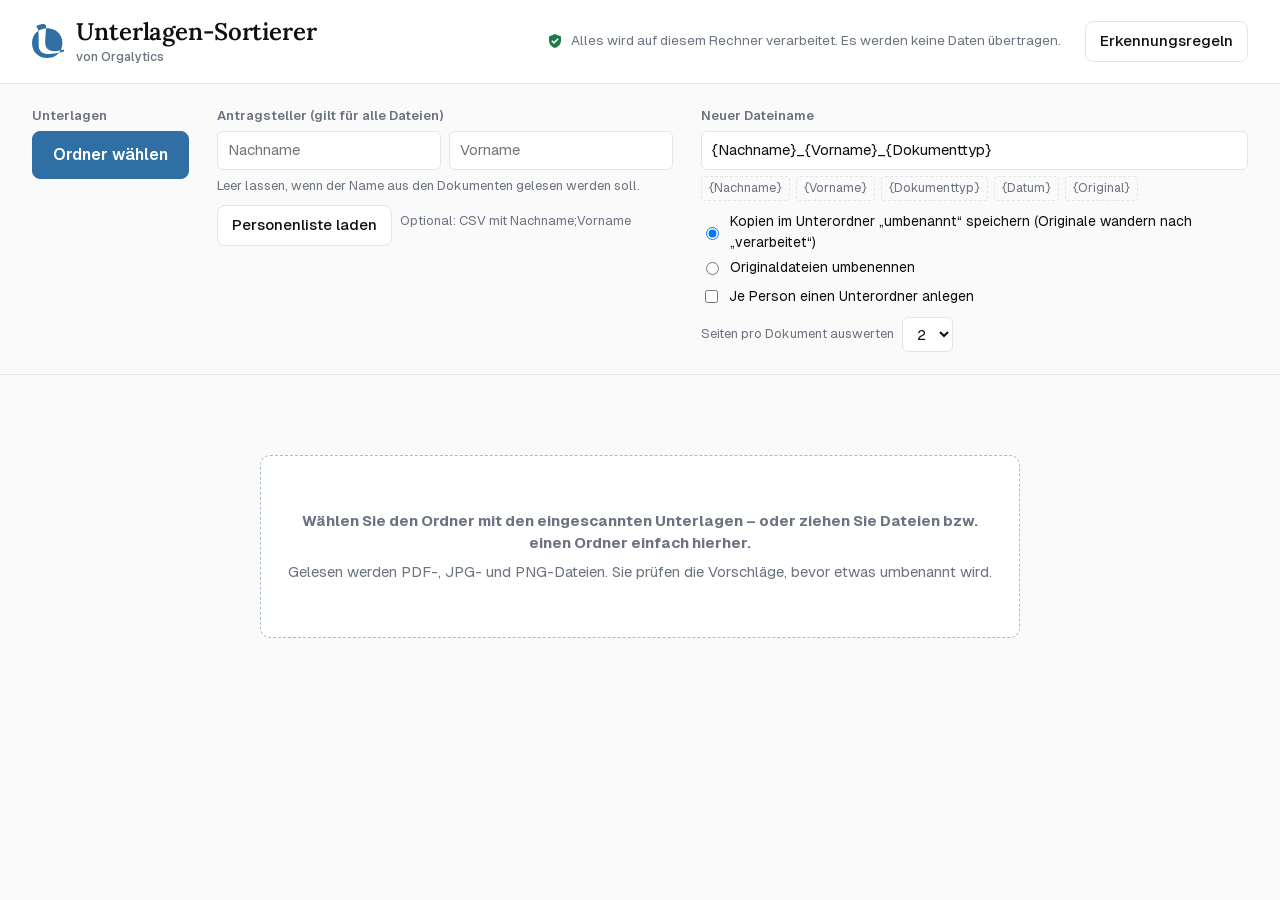
==== commit 83f03c42: "Kopien-Modus: verarbeitete Originale in Unterordner "verarbeitet" Der Scan-Ordner zeigt immer nur di" ====
--- a/Unterlagen-Sortierer/app/index.html
+++ b/Unterlagen-Sortierer/app/index.html
@@ -315,7 +315,7 @@
     <div class="field"><input type="text" id="muster" aria-label="Muster für den Dateinamen" spellcheck="false"></div>
     <div class="chips" id="chips"></div>
     <div class="radio" id="ablage" role="radiogroup" aria-label="Ablage">
-      <label><input type="radio" name="ablage" value="kopie"> Kopien im Unterordner „umbenannt“ speichern (Originale bleiben)</label>
+      <label><input type="radio" name="ablage" value="kopie"> Kopien im Unterordner „umbenannt“ speichern (Originale wandern nach „verarbeitet“)</label>
       <label><input type="radio" name="ablage" value="umbenennen"> Originaldateien umbenennen</label>
       <label style="margin-top:4px"><input type="checkbox" id="perperson"> Je Person einen Unterordner anlegen</label>
     </div>
@@ -1287,7 +1287,27 @@
       } else if (mode === "kopie") {
         const fh = await f.dir.getFileHandle(newName, { create: true });
         const w = await fh.createWritable(); await w.write(await it.handle.getFile()); await w.close();
-        it.appliedText = "Kopie gespeichert";
+        // Original in den Unterordner „verarbeitet“ verschieben: Der Scan-Ordner zeigt so immer nur
+        // die offene Arbeit – auch nach einem Neustart wird nichts doppelt eingelesen.
+        let verschoben = false;
+        try {
+          const where = await state.dir.resolve(it.handle);
+          if (where && where.length === 1) {   // liegt noch direkt im Scan-Ordner
+            const vd = await state.dir.getDirectoryHandle("verarbeitet", { create: true });
+            const v = await folderFor("::verarbeitet", vd);
+            const vName = uniqueName(oldName, v.taken);
+            let moved = false;
+            if (typeof it.handle.move === "function") { try { await it.handle.move(vd, vName); moved = true; } catch {} }
+            if (!moved) {
+              const nfh = await vd.getFileHandle(vName, { create: true });
+              const nw = await nfh.createWritable(); await nw.write(await it.handle.getFile()); await nw.close();
+              await state.dir.removeEntry(oldName);
+              it.handle = nfh;
+            }
+            verschoben = true;
+          }
+        } catch (e) { console.error(e); }
+        it.appliedText = verschoben ? "Kopie gespeichert, Original → verarbeitet" : "Kopie gespeichert";
       } else if (perPerson || newName !== oldName) {
         let moved = false;
         if (typeof it.handle.move === "function") {
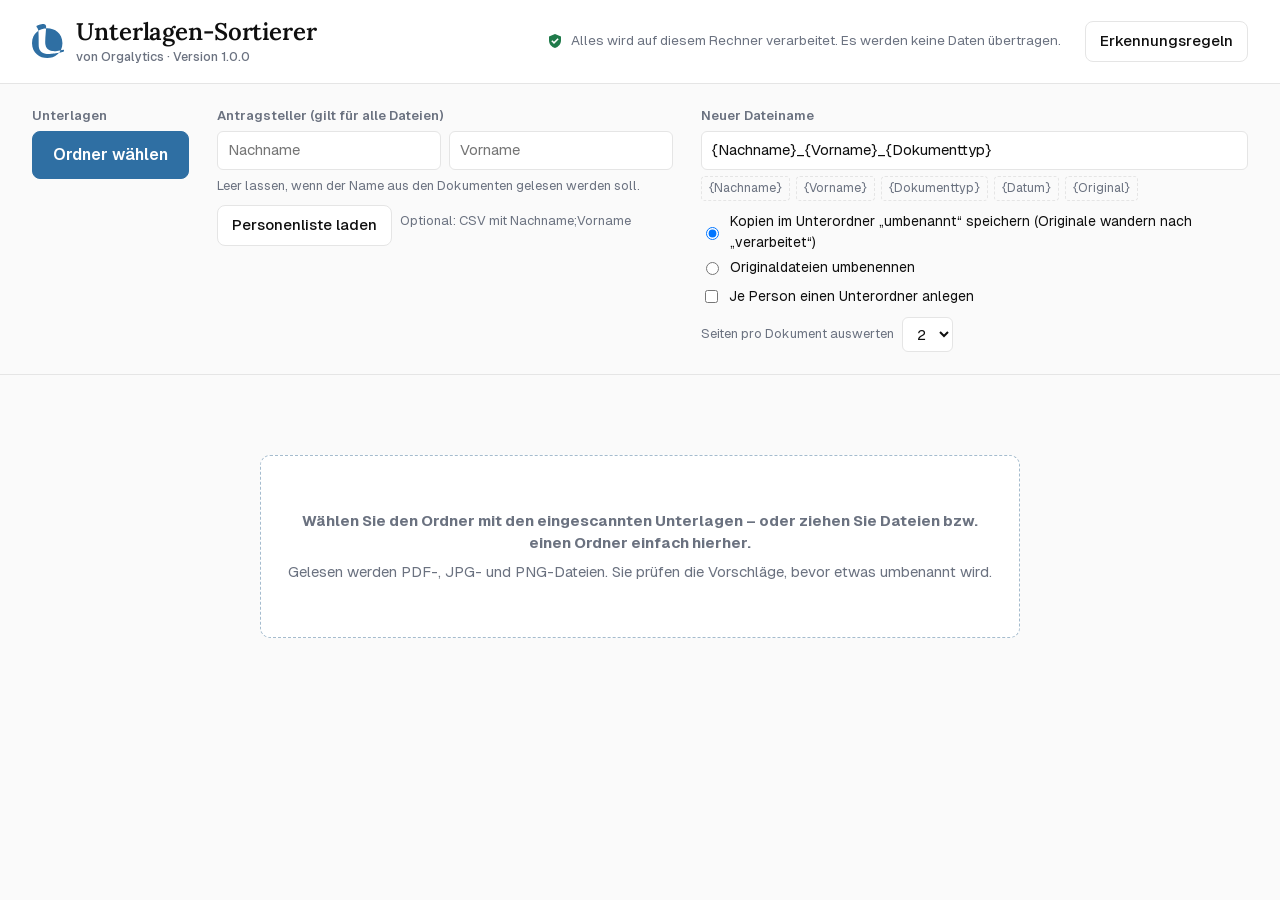
==== commit e95ababd: "Veröffentlichungsfertig: Lizenz, README, Changelog, Datenschutz, CI - LICENSE (MIT, Orgalytics); rel" ====
--- a/Unterlagen-Sortierer/app/index.html
+++ b/Unterlagen-Sortierer/app/index.html
@@ -386,6 +386,7 @@
 
 <div class="zoom hidden" id="zoom"><img id="zoomimg" alt="Vergrößerte Seitenansicht"></div>
 
+<script src="version.js"></script>
 <script src="../marke.js"></script>
 <script src="../regeln.js"></script>
 <script src="lib/pdf.min.js"></script>
@@ -726,7 +727,11 @@
     if (FS && items.length === 1 && typeof items[0].getAsFileSystemHandle === "function") {
       try {
         const h = await items[0].getAsFileSystemHandle();
-        if (h && h.kind === "directory") { await useDirectory(h); return; }
+        if (h && h.kind === "directory") {
+          // Erster Ordner wird Stammordner; weitere Ordner werden nur ausgelesen und ergänzt
+          if (state.dir) await addExternalDir(h); else await useDirectory(h);
+          return;
+        }
       } catch {}
     }
     const files = [...e.dataTransfer.files].filter((f) => EXT.test(f.name));
@@ -736,9 +741,28 @@
 }
 function pickFiles(files) {
   const items = [...files].filter((f) => EXT.test(f.name)).map((f) => ({ name: f.name, file: f }));
+  if (state.dir) {
+    // Es gibt schon einen Stammordner: zugezogene Dateien ERGÄNZEN die Liste.
+    // Gespeichert werden sie später in den Stammordner; ihre Originale bleiben, wo sie sind.
+    const have = new Set(state.items.map((i) => (i.originalName || i.name).toLowerCase()));
+    const add = items.filter((i) => !have.has(i.name.toLowerCase()) && !state.done.has(i.name.toLowerCase()));
+    add.forEach((it) => { it.extern = true; it.partInfo = "Per Drag & Drop hinzugefügt"; });
+    if (!add.length) { setStatus("Diese Dateien stehen schon in der Liste."); return; }
+    if (add.length < items.length) setStatus(`${items.length - add.length} ${items.length - add.length === 1 ? "Datei stand" : "Dateien standen"} schon in der Liste.`);
+    start(add, true);
+    return;
+  }
   state.dir = null;
   $("#folder").textContent = items.length + " Dateien ausgewählt";
   start(items);
+}
+/* Einen zugezogenen fremden Ordner nur AUSLESEN (nichts daran ändern) und die Dateien ergänzen */
+async function addExternalDir(dir) {
+  const files = [];
+  for await (const [name, h] of dir.entries())
+    if (h.kind === "file" && EXT.test(name) && !name.startsWith("~$")) files.push(await h.getFile());
+  if (!files.length) { setStatus("In diesem Ordner liegen keine PDF-, JPG- oder PNG-Dateien.", undefined, true); return; }
+  pickFiles(files);
 }
 async function start(items, append) {
   items.sort((a, b) => a.name.localeCompare(b.name, "de", { numeric: true }));
@@ -1279,11 +1303,12 @@
         f = await folderFor(sub, await baseTarget.getDirectoryHandle(sub, { create: true }));
       }
       const newName = uniqueName(buildName(it), f.taken);
-      if (it.data) {
-        // Durch Teilen oder Zusammenführen neu erstellte Datei: immer neu schreiben
+      if (it.data || !it.handle) {
+        // Neu erstellte (Teilen/Zusammenführen) oder von außerhalb zugezogene Datei:
+        // in den Stammordner schreiben; ein fremdes Original wird nie angefasst
         const fh = await f.dir.getFileHandle(newName, { create: true });
-        const w = await fh.createWritable(); await w.write(it.data); await w.close();
-        it.appliedText = "Neu erstellt";
+        const w = await fh.createWritable(); await w.write(it.data ? it.data : await it.file.arrayBuffer()); await w.close();
+        it.appliedText = it.data ? "Neu erstellt" : "In den Ordner übernommen";
       } else if (mode === "kopie") {
         const fh = await f.dir.getFileHandle(newName, { create: true });
         const w = await fh.createWritable(); await w.write(await it.handle.getFile()); await w.close();
@@ -1411,6 +1436,7 @@
 }
 function init() {
   applyBrand();
+  if (window.APP_VERSION) { const f = $("#firma"); f.textContent = (f.textContent ? f.textContent + " · " : "") + "Version " + window.APP_VERSION; }
   if (!R) { setStatus("Die Datei regeln.js fehlt oder enthält einen Fehler. Bitte den Programmordner vollständig entpacken.", undefined, true); $("#pick").disabled = true; return; }
   if (!window.pdfjsLib || !window.Tesseract || !window.PDFLib || !window.TESS_WORKER_B64 || !window.TESS_DEU_B64) {
     setStatus("Programmdateien fehlen. Bitte den Ordner „app“ vollständig entpacken.", undefined, true); $("#pick").disabled = true; return;
